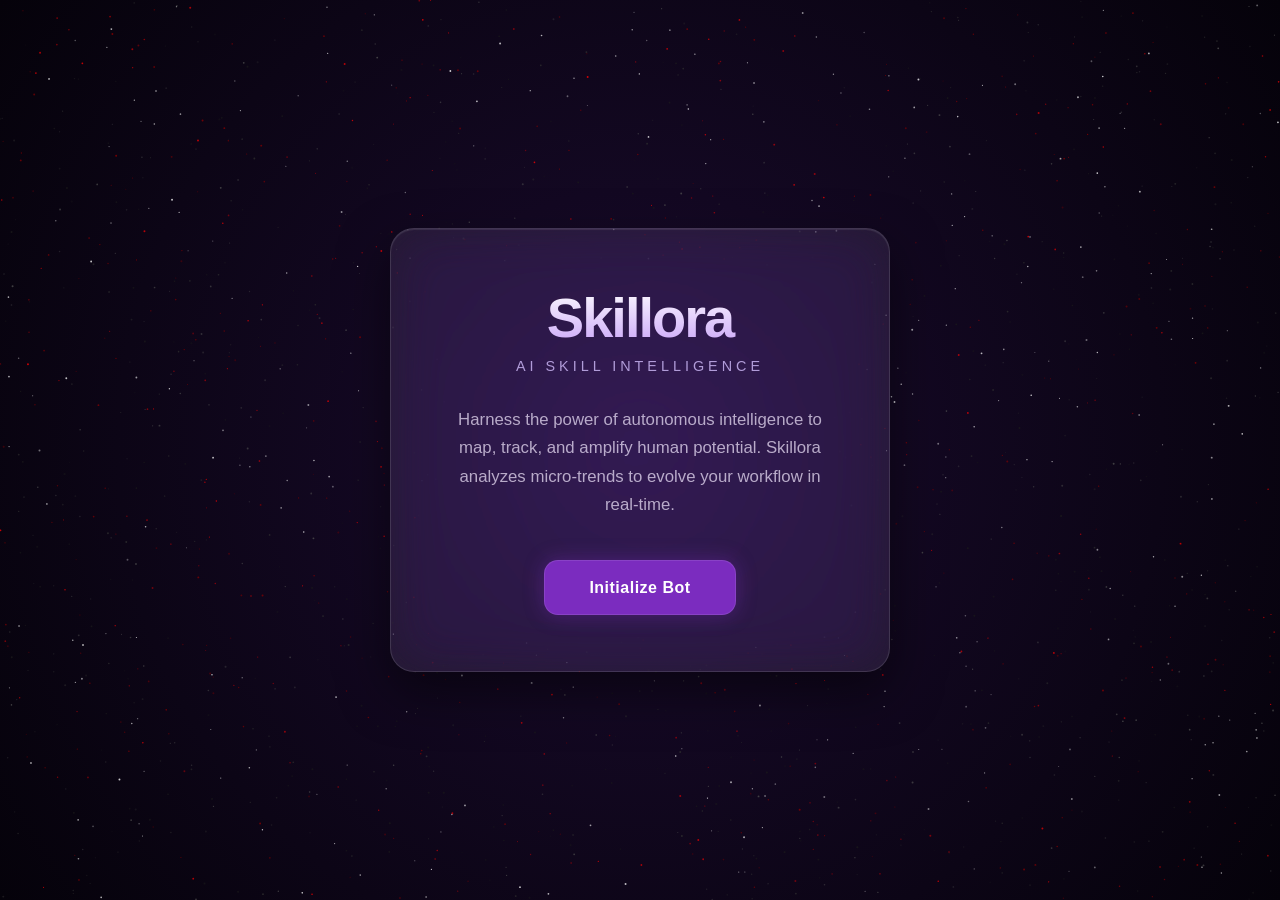
==== FrontEnd/index.html @ c9b65df9 "Project Restructured & Cleaned" ====
<!DOCTYPE html>
<html lang="en">

<head>
    <meta charset="UTF-8">
    <meta name="viewport" content="width=device-width, initial-scale=1.0">
    <title>Skillora | AI Skill Intelligence</title>
    <link rel="stylesheet" href="style.css">
</head>

<body>

    <canvas id="particleCanvas"></canvas>

    <main class="glass-container">
        <header>
            <h1>Skillora</h1>
            <h2>AI Skill Intelligence</h2>
        </header>

        <section class="content">
            <p>
                Harness the power of autonomous intelligence to map, track, and amplify human potential.
                Skillora analyzes micro-trends to evolve your workflow in real-time.
            </p>
            <a href="#" class="cta-button">Initialize Bot</a>
        </section>
    </main>

    <script src="script.js"></script>
</body>

</html>
---- FrontEnd/style.css ----
:root {
    --bg-deep: #05020a;
    --accent-purple: #7b2cbf;
    --glow-purple: #9d4edd;
    --text-main: #f3eaff;
    --glass-bg: rgba(255, 255, 255, 0.08);
    --glass-border: rgba(255, 255, 255, 0.12);
}

* {
    margin: 0;
    padding: 0;
    box-sizing: border-box;
    font-family: -apple-system, BlinkMacSystemFont, "Segoe UI", Roboto, Helvetica, Arial, sans-serif;
}

body,
html {
    width: 100%;
    height: 100%;
    overflow: hidden;
    background-color: var(--bg-deep);
    display: flex;
    justify-content: center;
    align-items: center;
}

/* Background Canvas */
#particleCanvas {
    position: absolute;
    top: 0;
    left: 0;
    width: 100%;
    height: 100%;
    z-index: 1;
    background: radial-gradient(circle at center, #1a0b2e 0%, #05020a 100%);
}

/* Frosted Glass Layer */
.glass-container {
    position: relative;
    z-index: 10;
    width: 90%;
    max-width: 500px;
    padding: 3.5rem;
    background: var(--glass-bg);
    backdrop-filter: blur(25px) saturate(180%);
    -webkit-backdrop-filter: blur(25px) saturate(180%);
    border-radius: 24px;
    border: 1px solid var(--glass-border);
    text-align: center;
    box-shadow: 0 20px 50px rgba(0, 0, 0, 0.5),
        inset 0 1px 1px rgba(255, 255, 255, 0.1);
    transition: transform 0.6s cubic-bezier(0.2, 0.8, 0.2, 1),
        box-shadow 0.6s cubic-bezier(0.2, 0.8, 0.2, 1);
    color: var(--text-main);
    user-select: none;
}

h1 {
    font-size: 3.5rem;
    font-weight: 800;
    letter-spacing: -2px;
    margin-bottom: 0.5rem;
    background: linear-gradient(to bottom, #ffffff, #c8a2f8);
    -webkit-background-clip: text;
    -webkit-text-fill-color: transparent;
}

h2 {
    font-size: 0.9rem;
    font-weight: 400;
    color: #b19cd9;
    margin-bottom: 2rem;
    text-transform: uppercase;
    letter-spacing: 4px;
}

p {
    line-height: 1.7;
    color: rgba(243, 234, 255, 0.7);
    margin-bottom: 2.5rem;
    font-size: 1.05rem;
}

/* Primary CTA */
.cta-button {
    display: inline-block;
    padding: 1.1rem 2.8rem;
    background: var(--accent-purple);
    color: white;
    text-decoration: none;
    border-radius: 14px;
    font-weight: 600;
    letter-spacing: 0.5px;
    transition: all 0.3s ease;
    box-shadow: 0 0 20px rgba(123, 44, 191, 0.4);
    border: 1px solid rgba(255, 255, 255, 0.1);
}

.cta-button:hover {
    background: var(--glow-purple);
    box-shadow: 0 0 40px rgba(157, 78, 221, 0.8);
    transform: scale(1.05);
}
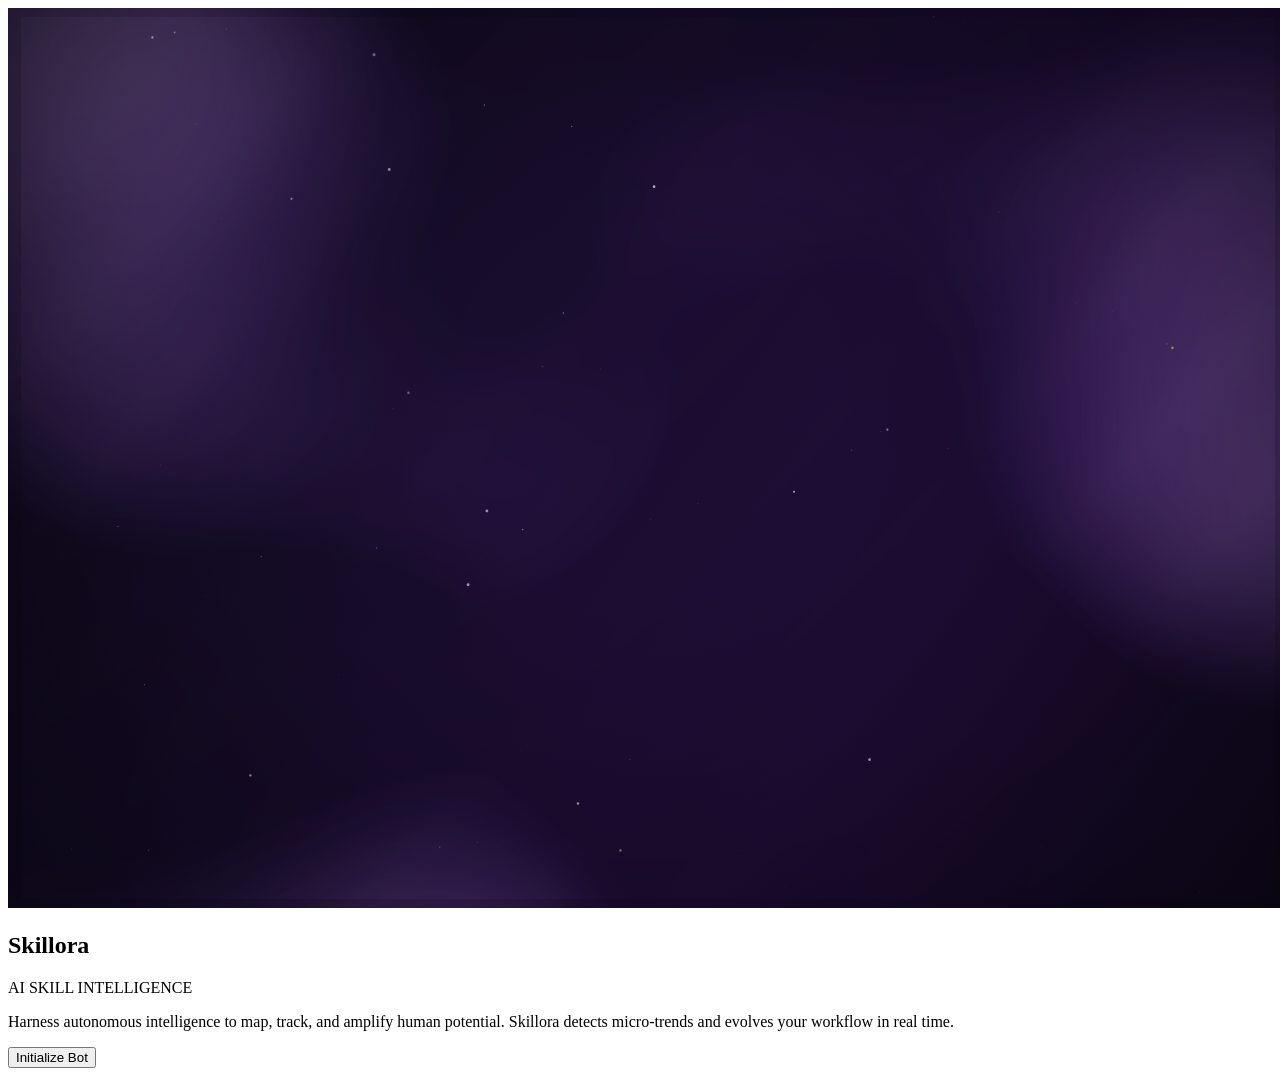
==== commit 3bf3d95a: "Rule based Skills Extraction" ====
--- a/FrontEnd/index.html
+++ b/FrontEnd/index.html
@@ -1,29 +1,41 @@
-<!DOCTYPE html>
+<!-- index.html -->
+<!doctype html>
 <html lang="en">
 
 <head>
-    <meta charset="UTF-8">
-    <meta name="viewport" content="width=device-width, initial-scale=1.0">
-    <title>Skillora | AI Skill Intelligence</title>
-    <link rel="stylesheet" href="style.css">
+    <meta charset="utf-8" />
+    <meta name="viewport" content="width=device-width,initial-scale=1" />
+    <meta name="theme-color" content="#0b0714" />
+    <title>Skillora • AI Skill Intelligence</title>
+    <link rel="stylesheet" href="styles.css" />
 </head>
 
 <body>
+    <!-- Interactive procedural background -->
+    <canvas id="bgfx" aria-hidden="true"></canvas>
 
-    <canvas id="particleCanvas"></canvas>
+    <main class="stage">
+        <section class="glass-card" id="glassCard">
+            <header class="hero">
+                <h1 class="brand">Skillora</h1>
+                <p class="kicker">AI SKILL INTELLIGENCE</p>
+            </header>
 
-    <main class="glass-container">
-        <header>
-            <h1>Skillora</h1>
-            <h2>AI Skill Intelligence</h2>
-        </header>
+            <p class="copy">
+                Harness autonomous intelligence to map, track, and amplify human potential.
+                Skillora detects micro-trends and evolves your workflow in real time.
+            </p>
 
-        <section class="content">
-            <p>
-                Harness the power of autonomous intelligence to map, track, and amplify human potential.
-                Skillora analyzes micro-trends to evolve your workflow in real-time.
-            </p>
-            <a href="#" class="cta-button">Initialize Bot</a>
+            <div class="actions">
+                <button class="btn btn-primary" id="ctaBtn" type="button">
+                    Initialize Bot
+                    <span class="btn-glow" aria-hidden="true"></span>
+                </button>
+            </div>
+
+            <div class="micro" aria-hidden="true">
+                <span class="dot"></span><span class="dot"></span><span class="dot"></span>
+            </div>
         </section>
     </main>
 
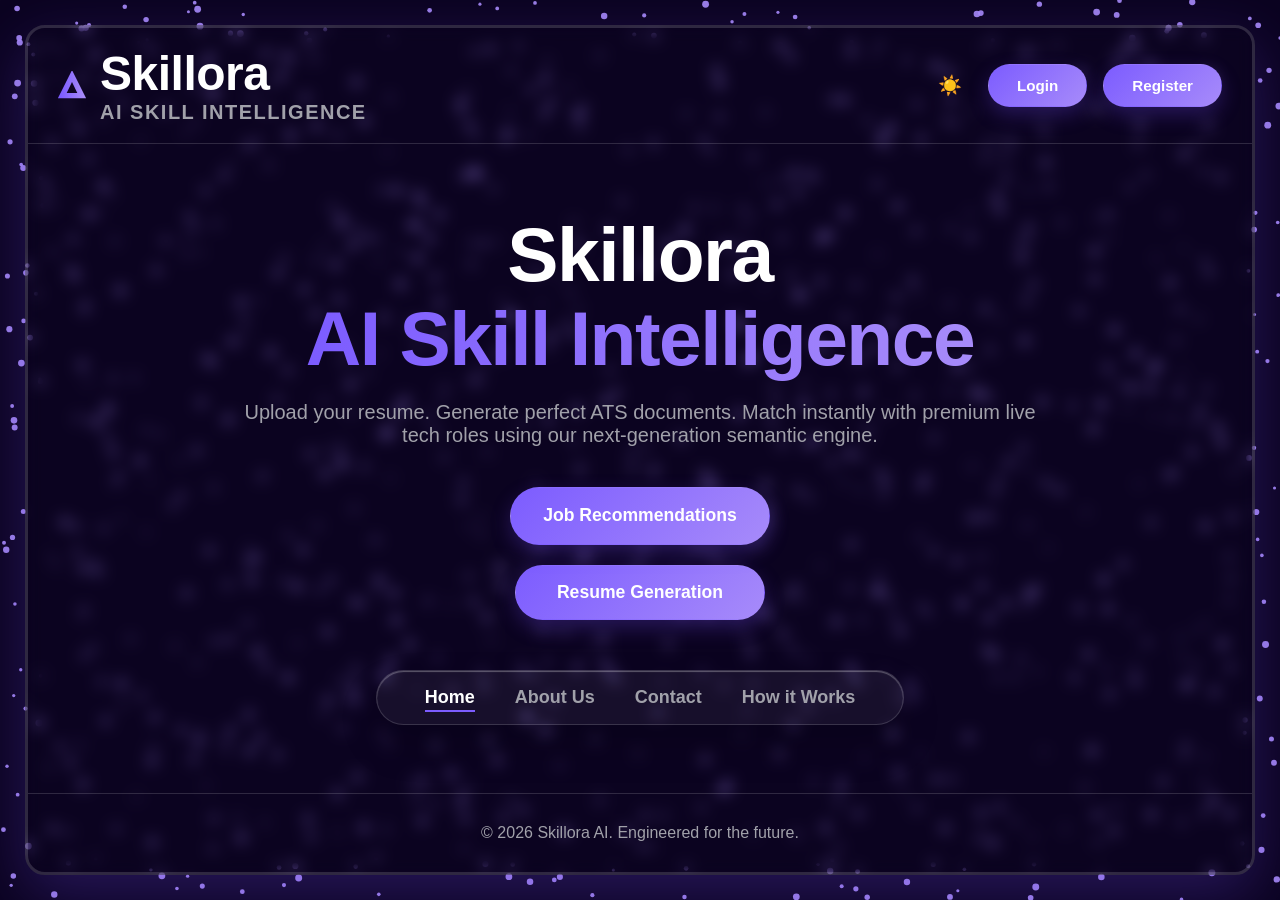
==== commit 9912c0bc: "First Version of Skillora" ====
--- a/FrontEnd/index.html
+++ b/FrontEnd/index.html
@@ -1,43 +1,99 @@
-<!-- index.html -->
-<!doctype html>
-<html lang="en">
+<!DOCTYPE html>
+<html lang="en" data-theme="dark">
 
 <head>
-    <meta charset="utf-8" />
-    <meta name="viewport" content="width=device-width,initial-scale=1" />
-    <meta name="theme-color" content="#0b0714" />
-    <title>Skillora • AI Skill Intelligence</title>
-    <link rel="stylesheet" href="styles.css" />
+    <meta charset="UTF-8">
+    <meta name="viewport" content="width=device-width, initial-scale=1.0">
+    <title>Skillora | AI Career Architect</title>
+    <link rel="stylesheet" href="style.css">
 </head>
 
 <body>
-    <!-- Interactive procedural background -->
-    <canvas id="bgfx" aria-hidden="true"></canvas>
 
-    <main class="stage">
-        <section class="glass-card" id="glassCard">
-            <header class="hero">
-                <h1 class="brand">Skillora</h1>
-                <p class="kicker">AI SKILL INTELLIGENCE</p>
-            </header>
+    <div class="layer-1-bg"></div>
+    <div class="layer-2-stars"></div>
+    <canvas id="morphic-canvas"></canvas>
 
-            <p class="copy">
-                Harness autonomous intelligence to map, track, and amplify human potential.
-                Skillora detects micro-trends and evolves your workflow in real time.
-            </p>
+    <div class="app-wrapper">
+        <div class="glass-container">
 
-            <div class="actions">
-                <button class="btn btn-primary" id="ctaBtn" type="button">
-                    Initialize Bot
-                    <span class="btn-glow" aria-hidden="true"></span>
-                </button>
-            </div>
+            <nav>
+                <div class="brand-group">
+                    <svg width="28" height="28" viewBox="0 0 24 24" fill="none" stroke="url(#purple-grad)"
+                        stroke-width="2.5">
+                        <linearGradient id="purple-grad">
+                            <stop offset="0%" stop-color="#7c5cff" />
+                            <stop offset="100%" stop-color="#a78bfa" />
+                        </linearGradient>
+                        <path d="M12 2L2 22h20L12 2zm0 4.5l6.5 13.5H5.5L12 6.5z" />
+                    </svg>
+                    <div class="brand-text">
+                        <span class="brand-title">Skillora</span>
+                        <span class="brand-tagline">AI Skill Intelligence</span>
+                    </div>
+                </div>
 
-            <div class="micro" aria-hidden="true">
-                <span class="dot"></span><span class="dot"></span><span class="dot"></span>
-            </div>
-        </section>
-    </main>
+                <div class="nav-actions">
+                    <button id="theme-toggle" class="theme-toggle">☀️</button>
+                    <a href="#" class="btn btn-primary">Login</a>
+                    <a href="#" class="btn btn-primary">Register</a>
+                </div>
+            </nav>
+
+            <main>
+                <section class="hero">
+
+                    <div class="hero-text" id="hero-text">
+                        <h1>Skillora <br><span class="gradient-text">AI Skill Intelligence</span></h1>
+                        <p>Upload your resume. Generate perfect ATS documents. Match instantly with premium live tech
+                            roles using our next-generation semantic engine.</p>
+                    </div>
+
+                    <div class="hero-ctas"
+                        style="position: relative; width: 100%; display: flex; flex-direction: column; align-items: center; gap: 20px;">
+
+                        <div class="job-card" id="job-card" onclick="expandJobCard()">
+                            <span class="job-card-title">Job Recommendations</span>
+
+                            <div class="job-upload-ui">
+                                <h3 class="gradient-text" style="font-size: 1.5rem; margin-bottom: 10px;">Semantic Match
+                                    Engine</h3>
+                                <p style="color: var(--text-muted); font-size: 0.9rem; margin-bottom: 20px;">Drag and
+                                    drop your PDF resume to initiate extraction.</p>
+
+                                <div class="drop-zone" id="drop-zone" onclick="document.getElementById('resume-upload').click()" style="width: 100%; border: 2px dashed var(--glass-border); border-radius: 12px; padding: 30px; background: rgba(0,0,0,0.1); cursor: pointer; transition: all 0.3s; position: relative;">
+                  <span id="drop-zone-text">Click to Upload PDF Document</span>
+
+                  <input type="file" id="resume-upload" accept=".pdf" style="display: none;" onchange="handleFileUpload(event)">
+
+                  <div id="scan-line" style="display: none; position: absolute; top: 0; left: 0; width: 100%; height: 2px; background: var(--accent-1); box-shadow: 0 0 10px var(--accent-1); transition: top 1s linear;"></div>
+                </div>
+
+                                <button class="btn btn-outline"
+                                    style="margin-top: 20px; padding: 8px 20px; min-width: 100px; font-size: 0.85rem;"
+                                    onclick="closeJobCard(event)">Cancel</button>
+                            </div>
+                        </div>
+
+                        <a href="#" class="btn btn-primary btn-resume" id="btn-resume"
+                            style="padding: 16px 32px; font-size: 1.1rem; min-width: 250px;" onclick="redirectToTelegramResume()">
+                            Resume Generation
+                        </a>
+                    </div>
+                </section>
+
+                <div class="bottom-ribbon">
+                    <a href="index.html" class="active">Home</a>
+                    <a href="about.html">About Us</a>
+                    <a href="contact.html">Contact</a>
+                    <a href="how-it-works.html">How it Works</a>
+                </div>
+            </main>
+
+            <footer>&copy; 2026 Skillora AI. Engineered for the future.</footer>
+
+        </div>
+    </div>
 
     <script src="script.js"></script>
 </body>
--- a/FrontEnd/style.css
+++ b/FrontEnd/style.css
@@ -0,0 +1,652 @@
+/* =========================================
+   1. THEME VARIABLES (Dark & Light Mode)
+   ========================================= */
+:root {
+    --bg-1: #0b0320;
+    --bg-2: #16073a;
+    --bg-3: #1e0d4f;
+    --text-main: #ffffff;
+    --text-muted: #a1a1aa;
+
+    --glass-bg: transparent;
+    --glass-border: rgba(255, 255, 255, 0.15);
+    --glass-shadow: rgba(120, 80, 255, 0.25);
+    --card-bg: rgba(255, 255, 255, 0.03);
+
+    --accent-1: #7c5cff;
+    --accent-2: #a78bfa;
+}
+
+[data-theme="light"] {
+    --bg-1: #e6dcfc;
+    --bg-2: #f3ecff;
+    --bg-3: #e4d8fb;
+
+    --text-main: #1d1d1f;
+    --text-muted: #6b6b7b;
+
+    --glass-bg: transparent;
+    --glass-border: rgba(255, 255, 255, 0.5);
+    --glass-shadow: rgba(120, 80, 255, 0.08);
+    --card-bg: rgba(255, 255, 255, 0.15);
+
+    --accent-1: #5b3ce4;
+    --accent-2: #8b6bed;
+}
+
+/* =========================================
+   2. RESET & TYPOGRAPHY
+   ========================================= */
+* {
+    margin: 0;
+    padding: 0;
+    box-sizing: border-box;
+}
+
+body {
+    font-family: -apple-system, BlinkMacSystemFont, "Segoe UI", Roboto, Helvetica, Arial, sans-serif;
+    color: var(--text-main);
+    height: 100vh;
+    width: 100vw;
+    overflow: hidden;
+    transition: color 0.5s ease;
+    background-color: #000;
+}
+
+a {
+    text-decoration: none;
+    color: inherit;
+}
+
+/* =========================================
+   3. LAYERED BACKGROUND SYSTEM
+   ========================================= */
+.layer-1-bg {
+    position: fixed;
+    top: 0;
+    left: 0;
+    width: 100vw;
+    height: 100vh;
+    background: linear-gradient(135deg, var(--bg-1) 0%, var(--bg-2) 50%, var(--bg-3) 100%);
+    z-index: 1;
+    transition: background 0.5s ease;
+}
+
+.layer-2-stars {
+    position: fixed;
+    top: 0;
+    left: 0;
+    width: 100vw;
+    height: 100vh;
+    background-image: radial-gradient(var(--text-muted) 1px, transparent 1px);
+    background-size: 80px 80px;
+    opacity: 0.1;
+    z-index: 2;
+}
+
+#morphic-canvas {
+    position: fixed;
+    top: 0;
+    left: 0;
+    width: 100vw;
+    height: 100vh;
+    z-index: 3;
+    pointer-events: none;
+}
+
+/* =========================================
+   4. GLASSMORPHISM LAYOUT
+   ========================================= */
+.app-wrapper {
+    position: relative;
+    z-index: 10;
+    height: 100vh;
+    width: 100vw;
+    padding: 25px;
+    display: flex;
+    perspective: 1500px;
+    /* Creates the 3D camera depth */
+}
+
+.glass-container {
+    width: 100%;
+    height: 100%;
+    background: var(--glass-bg);
+    backdrop-filter: blur(8px);
+    -webkit-backdrop-filter: blur(8px);
+    border: 3px solid var(--glass-border);
+    border-radius: 20px;
+    box-shadow: 0 20px 60px var(--glass-shadow);
+    display: flex;
+    flex-direction: column;
+    overflow-y: auto;
+    overflow-x: hidden;
+
+    /* REMOVED 'transform' from transition to stop it from fighting JavaScript */
+    transition: background 0.5s ease, border-color 0.5s ease, box-shadow 0.5s ease;
+
+    /* Hardware Acceleration Flags */
+    transform-style: preserve-3d;
+    will-change: transform;
+    -webkit-backface-visibility: hidden;
+    backface-visibility: hidden;
+    transform: translateZ(0);
+    /* Forces the GPU to handle this layer */
+}
+
+.glass-container::-webkit-scrollbar {
+    width: 6px;
+}
+
+.glass-container::-webkit-scrollbar-thumb {
+    background: var(--accent-2);
+    border-radius: 10px;
+}
+
+.glass-container::-webkit-scrollbar-track {
+    background: transparent;
+}
+
+/* =========================================
+   5. NAVIGATION
+   ========================================= */
+nav {
+    display: flex;
+    justify-content: space-between;
+    align-items: center;
+    padding: 20px 30px;
+    border-bottom: 1px solid var(--glass-border);
+    flex-shrink: 0;
+}
+
+/* New Brand & Tagline Layout */
+.brand-group {
+    display: flex;
+    align-items: center;
+    gap: 14px;
+}
+
+.brand-text {
+    display: flex;
+    flex-direction: column;
+    line-height: 1.1;
+}
+
+.brand-title {
+    font-size: 3rem;
+    font-weight: 800;
+    letter-spacing: -0.5px;
+    color: var(--text-main);
+}
+
+.brand-tagline {
+    font-size: 1.25rem;
+    font-weight: 600;
+    letter-spacing: 1.5px;
+    text-transform: uppercase;
+    color: var(--text-muted);
+}
+
+.nav-actions {
+    display: flex;
+    gap: 16px;
+    align-items: center;
+}
+
+.theme-toggle {
+    background: none;
+    border: none;
+    color: var(--text-main);
+    cursor: pointer;
+    font-size: 1.2rem;
+    transition: transform 0.3s;
+    margin-right: 10px;
+}
+
+.theme-toggle:hover {
+    transform: scale(1.1);
+}
+
+/* =========================================
+   6. UI COMPONENTS
+   ========================================= */
+.btn {
+    padding: 12px 28px;
+    border-radius: 100px;
+    font-weight: 600;
+    font-size: 0.95rem;
+    cursor: pointer;
+    transition: all 0.4s cubic-bezier(0.2, 0.8, 0.2, 1);
+    border: 1px solid var(--glass-border);
+    text-align: center;
+}
+
+.btn-primary {
+    background: linear-gradient(135deg, var(--accent-1), var(--accent-2));
+    color: #fff;
+    border-color: transparent;
+    box-shadow: 0 8px 20px var(--glass-shadow);
+}
+
+.btn-primary:hover {
+    transform: translateY(-2px);
+    box-shadow: 0 12px 25px var(--glass-shadow);
+    filter: brightness(1.1);
+}
+
+/* Force identical sizes for both Login and Register */
+.btn-outline {
+    background: transparent;
+    color: var(--text-main);
+    min-width: 125px;
+}
+
+.btn-outline:hover {
+    background: var(--card-bg);
+    border-color: var(--accent-1);
+    transform: translateY(-2px);
+    box-shadow: 0 8px 20px var(--glass-shadow);
+}
+
+.gradient-text {
+    background: linear-gradient(to right, var(--accent-1), var(--accent-2));
+    -webkit-background-clip: text;
+    -webkit-text-fill-color: transparent;
+}
+
+.glass-card {
+    background: var(--card-bg);
+    border: 1px solid var(--glass-border);
+    border-radius: 20px;
+    padding: 30px;
+    transition: all 0.4s ease;
+    position: relative;
+    overflow: hidden;
+}
+
+.glass-card:hover {
+    transform: translateY(-5px);
+    border-color: var(--accent-1);
+    box-shadow: 0 10px 30px var(--glass-shadow);
+}
+
+/* =========================================
+   7. PAGE LAYOUTS
+   ========================================= */
+main {
+    flex: 1;
+    padding: clamp(20px, 5vw, 40px);
+    display: flex;
+    flex-direction: column;
+    justify-content: center;
+}
+
+.hero {
+    display: flex;
+    flex-direction: column;
+    align-items: center;
+    text-align: center;
+    max-width: 800px;
+    margin: 0 auto 50px auto;
+}
+
+.hero h1 {
+    font-size: clamp(3rem, 6vw, 5.5rem);
+    font-weight: 800;
+    letter-spacing: -1.5px;
+    line-height: 1.1;
+    margin-bottom: 20px;
+}
+
+.hero p {
+    font-size: clamp(1.1rem, 2vw, 1.25rem);
+    color: var(--text-muted);
+    margin-bottom: 40px;
+}
+
+.hero-ctas {
+    display: flex;
+    gap: 20px;
+    justify-content: center;
+}
+
+/* About Page Grids */
+.about-grid {
+    display: grid;
+    grid-template-columns: repeat(auto-fit, minmax(350px, 1fr));
+    gap: 40px;
+    margin-bottom: 60px;
+}
+
+.team-grid {
+    display: grid;
+    grid-template-columns: repeat(3, 1fr);
+    gap: 30px;
+    margin-top: 20px;
+}
+
+.team-member {
+    text-align: center;
+}
+
+.team-member .avatar {
+    width: 90px;
+    height: 90px;
+    border-radius: 50%;
+    background: linear-gradient(135deg, var(--bg-3), var(--accent-1));
+    margin: 0 auto 15px;
+    border: 2px solid var(--glass-border);
+}
+
+.team-member h3 {
+    font-size: 1.3rem;
+    margin-bottom: 5px;
+}
+
+.team-member .role {
+    color: var(--accent-1);
+    font-size: 0.9rem;
+    margin-bottom: 10px;
+    font-weight: 600;
+}
+
+.mentor-card {
+    display: flex;
+    align-items: center;
+    gap: 30px;
+    margin-top: 20px;
+}
+
+.mentor-card .avatar {
+    width: 100px;
+    height: 100px;
+    border-radius: 50%;
+    background: linear-gradient(135deg, var(--accent-1), var(--accent-2));
+    border: 2px solid var(--glass-border);
+    flex-shrink: 0;
+}
+
+/* Contact Link Cards */
+.contact-links {
+    display: flex;
+    flex-direction: column;
+    gap: 16px;
+    width: 100%;
+    max-width: 350px;
+    margin-top: 40px;
+}
+
+.contact-links a {
+    display: flex;
+    align-items: center;
+    justify-content: center;
+    gap: 15px;
+    padding: 18px;
+    background: var(--card-bg);
+    border: 1px solid var(--glass-border);
+    border-radius: 12px;
+    transition: all 0.3s ease;
+    font-weight: 600;
+    font-size: 1.05rem;
+}
+
+.contact-links a:hover {
+    border-color: var(--accent-1);
+    transform: scale(1.02);
+    box-shadow: 0 10px 30px var(--glass-shadow);
+}
+
+.contact-links svg {
+    color: var(--accent-1);
+}
+
+/* Workflow Grid */
+.workflow-grid {
+    display: grid;
+    grid-template-columns: repeat(auto-fit, minmax(300px, 1fr));
+    gap: 30px;
+    margin-top: 40px;
+    max-width: 1000px;
+    margin-left: auto;
+    margin-right: auto;
+}
+
+.workflow-step {
+    display: flex;
+    gap: 20px;
+    align-items: flex-start;
+}
+
+.step-number {
+    width: 50px;
+    height: 50px;
+    border-radius: 12px;
+    background: linear-gradient(135deg, var(--accent-1), var(--accent-2));
+    color: white;
+    display: flex;
+    align-items: center;
+    justify-content: center;
+    font-weight: 800;
+    font-size: 1.2rem;
+    flex-shrink: 0;
+    box-shadow: 0 4px 15px var(--glass-shadow);
+}
+
+/* =========================================
+   8. THE APPLE LIQUID GLASS DROP RIBBON
+   ========================================= */
+.bottom-ribbon {
+    display: flex;
+    justify-content: center;
+    align-items: center;
+    gap: 40px;
+    padding: 16px 48px;
+    margin: 0 auto;
+    border-radius: 100px;
+
+    /* Liquid Physics: High blur + 200% color saturation */
+    background: rgba(255, 255, 255, 0.05);
+    backdrop-filter: blur(40px) saturate(200%);
+    -webkit-backdrop-filter: blur(40px) saturate(200%);
+
+    /* The 3D Liquid Edge: Outer drop shadow + Inner white light reflection */
+    border: 1px solid rgba(255, 255, 255, 0.15);
+    box-shadow:
+        0 20px 40px rgba(0, 0, 0, 0.15),
+        inset 0 1px 1px rgba(255, 255, 255, 0.3);
+
+    transition: all 0.4s cubic-bezier(0.2, 0.8, 0.2, 1);
+}
+
+/* Light Mode specific liquid settings (like iOS) */
+[data-theme="light"] .bottom-ribbon {
+    background: rgba(255, 255, 255, 0.4);
+    border: 1px solid rgba(255, 255, 255, 0.6);
+    box-shadow:
+        0 20px 40px rgba(120, 80, 255, 0.05),
+        inset 0 1px 2px rgba(255, 255, 255, 0.9);
+}
+
+.bottom-ribbon:hover {
+    transform: translateY(-4px) scale(1.02);
+    box-shadow:
+        0 25px 50px rgba(0, 0, 0, 0.2),
+        inset 0 1px 1px rgba(255, 255, 255, 0.5);
+    border-color: rgba(124, 92, 255, 0.5);
+}
+
+.bottom-ribbon a {
+    font-weight: 600;
+    font-size: 1.125rem;
+    color: var(--text-muted);
+    transition: color 0.3s ease;
+    position: relative;
+}
+
+.bottom-ribbon a:hover,
+.bottom-ribbon a.active {
+    color: var(--text-main);
+}
+
+.bottom-ribbon a::after {
+    content: '';
+    position: absolute;
+    width: 0;
+    height: 2px;
+    bottom: -4px;
+    left: 0;
+    background: var(--accent-1);
+    transition: width 0.3s cubic-bezier(0.2, 0.8, 0.2, 1);
+}
+
+.bottom-ribbon a:hover::after,
+.bottom-ribbon a.active::after {
+    width: 100%;
+}
+
+/* =========================================
+   9. FOOTER & MEDIA QUERIES
+   ========================================= */
+footer {
+    width: 100%;
+    padding: 30px 20px;
+    text-align: center;
+    border-top: 1px solid var(--glass-border);
+    color: var(--text-muted);
+    font-size: 1rem;
+    flex-shrink: 0;
+    margin-top: auto;
+}
+
+/* =========================================
+   10. JOB RECOMMENDATION MODAL CHOREOGRAPHY
+   ========================================= */
+
+/* 1. Header Sliding Up */
+.hero-text {
+    transition: transform 0.6s cubic-bezier(0.4, 0, 0.2, 1), opacity 0.6s ease;
+}
+
+.hero-text.shift-up {
+    transform: translateY(-40px);
+    opacity: 0.4;
+}
+
+/* 2. Resume Button Sliding Down */
+/* 2. Resume Button Sliding Down */
+.btn-resume {
+    transition: all 0.6s cubic-bezier(0.4, 0, 0.2, 1);
+}
+
+/* When the Job Card expands, this class is added to the Resume button via JS */
+#btn-resume.shift-down {
+    transform: translateY(30px) scale(0.9);
+    /* Moves down and shrinks slightly */
+    opacity: 0.5;
+    /* Dims it so focus remains on the job results */
+    filter: blur(1px);
+    /* Optional: adds a slight depth-of-field effect */
+    pointer-events: none;
+    /* Optional: prevents clicks while the dashboard is open */
+}
+
+
+/* 3. The Morphing Job Button */
+.job-card {
+    background: linear-gradient(135deg, var(--accent-1), var(--accent-2));
+    color: #fff;
+    border-radius: 100px;
+    font-size: 1.1rem;
+    font-weight: 600;
+    cursor: pointer;
+    display: flex;
+    justify-content: center;
+    align-items: center;
+    box-shadow: 0 8px 20px var(--glass-shadow);
+    transition: all 0.6s cubic-bezier(0.4, 0, 0.2, 1);
+
+    /* Starting Dimensions (Looks like a normal button) */
+    width: 260px;
+    height: 58px;
+    overflow: hidden;
+    position: relative;
+    border: 1px solid transparent;
+}
+
+.job-card:hover {
+    transform: translateY(-2px);
+    box-shadow: 0 12px 25px var(--glass-shadow);
+}
+
+/* Expanded State (The Horizontal Card) */
+.job-card.expanded {
+    width: 100%;
+    max-width: 800px;
+    /* The horizontal width */
+    height: 250px;
+    /* Fits the dropzone */
+    border-radius: 30px;
+    background: var(--card-bg);
+    border: 1px solid var(--accent-1);
+    cursor: default;
+    box-shadow: 0 20px 50px var(--glass-shadow);
+    transform: translateY(0);
+}
+
+/* 4. Fading the Content In and Out */
+.job-card-title {
+    position: absolute;
+    transition: opacity 0.3s ease;
+    white-space: nowrap;
+}
+
+.job-card.expanded .job-card-title {
+    opacity: 0;
+    pointer-events: none;
+}
+
+.job-upload-ui {
+    opacity: 0;
+    pointer-events: none;
+    transition: opacity 0.4s ease;
+    display: flex;
+    flex-direction: column;
+    align-items: center;
+    justify-content: center;
+    width: 100%;
+    height: 100%;
+    padding: 30px;
+    text-align: center;
+}
+
+.job-card.expanded .job-upload-ui {
+    opacity: 1;
+    pointer-events: auto;
+    transition-delay: 0.3s;
+    /* Waits for the box to expand before showing text */
+}
+
+.drop-zone:hover {
+    border-color: var(--accent-1) !important;
+    background: rgba(124, 92, 255, 0.1) !important;
+}
+
+/* Mobile Responsiveness */
+@media (max-width: 900px) {
+    .team-grid {
+        grid-template-columns: 1fr;
+    }
+
+    .mentor-card {
+        flex-direction: column;
+        text-align: center;
+    }
+}
+
+@media (max-width: 768px) {
+    .bottom-ribbon {
+        gap: 20px;
+        padding: 15px 25px;
+        flex-wrap: wrap;
+    }
+}
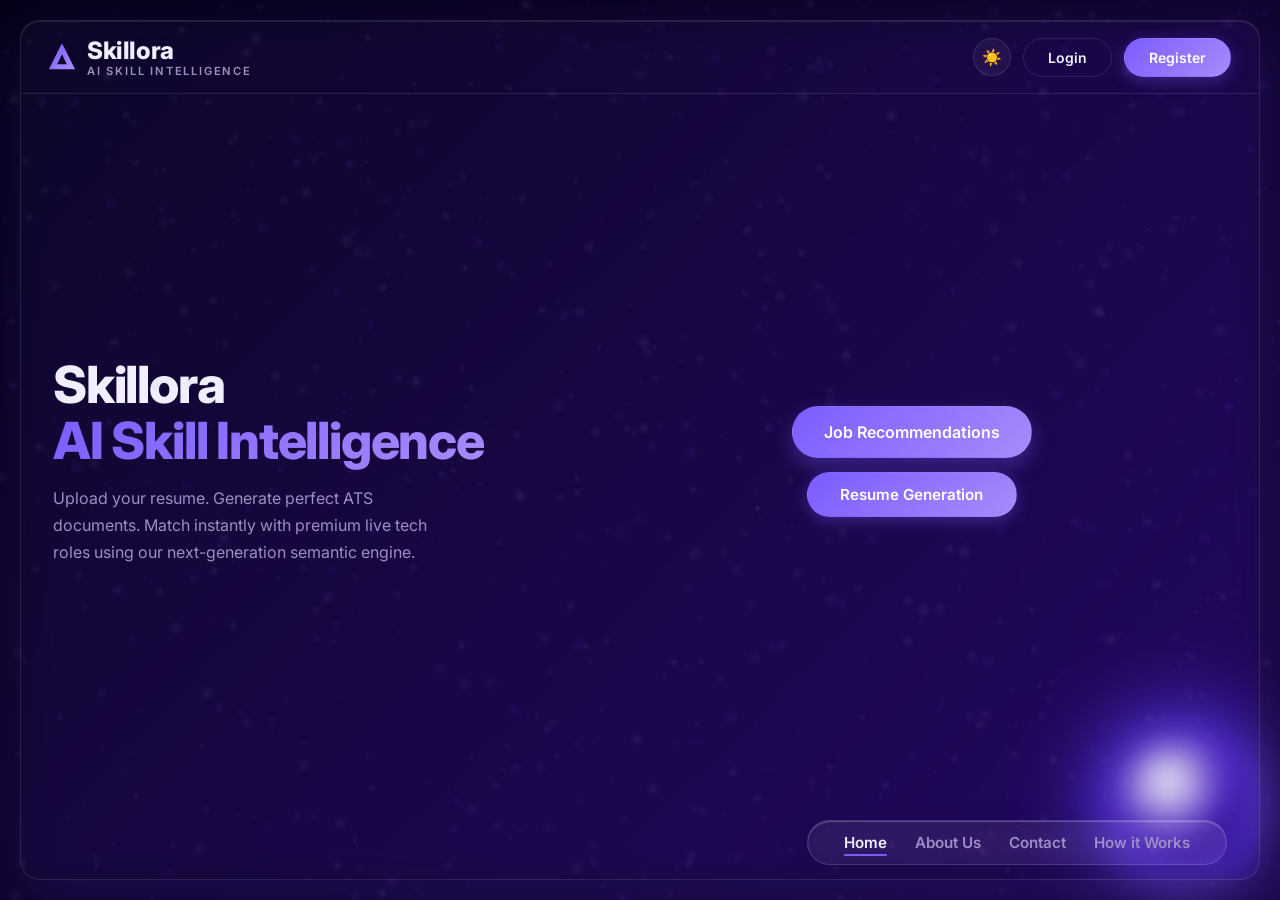
==== commit 15cdd552: "2.0 Skillora" ====
--- a/FrontEnd/index.html
+++ b/FrontEnd/index.html
@@ -1,101 +1,131 @@
-<!DOCTYPE html>
+<!doctype html>
 <html lang="en" data-theme="dark">
+  <head>
+    <meta charset="UTF-8" />
+    <meta name="viewport" content="width=device-width, initial-scale=1.0" />
+    <meta name="description" content="Skillora — AI-powered skill intelligence platform. Upload your resume, get ATS-optimised documents and match with premium tech roles instantly." />
+    <title>Skillora | AI Skill Intelligence</title>
+    <link rel="preconnect" href="https://fonts.googleapis.com" />
+    <link rel="preconnect" href="https://fonts.gstatic.com" crossorigin />
+    <link href="https://fonts.googleapis.com/css2?family=Inter:wght@400;500;600;700;800&display=swap" rel="stylesheet" />
+    <link rel="stylesheet" href="style.css" />
+  </head>
 
-<head>
-    <meta charset="UTF-8">
-    <meta name="viewport" content="width=device-width, initial-scale=1.0">
-    <title>Skillora | AI Career Architect</title>
-    <link rel="stylesheet" href="style.css">
-</head>
-
-<body>
-
+  <body>
     <div class="layer-1-bg"></div>
     <div class="layer-2-stars"></div>
+    <div id="celestial-orb"></div>
     <canvas id="morphic-canvas"></canvas>
 
     <div class="app-wrapper">
-        <div class="glass-container">
+      <div class="glass-container">
 
-            <nav>
-                <div class="brand-group">
-                    <svg width="28" height="28" viewBox="0 0 24 24" fill="none" stroke="url(#purple-grad)"
-                        stroke-width="2.5">
-                        <linearGradient id="purple-grad">
-                            <stop offset="0%" stop-color="#7c5cff" />
-                            <stop offset="100%" stop-color="#a78bfa" />
-                        </linearGradient>
-                        <path d="M12 2L2 22h20L12 2zm0 4.5l6.5 13.5H5.5L12 6.5z" />
-                    </svg>
-                    <div class="brand-text">
-                        <span class="brand-title">Skillora</span>
-                        <span class="brand-tagline">AI Skill Intelligence</span>
+        <!-- ── NAVIGATION ── -->
+        <nav>
+          <div class="brand-group">
+            <svg width="26" height="26" viewBox="0 0 24 24" fill="none"
+                 stroke="url(#purple-grad)" stroke-width="2.5">
+              <defs>
+                <linearGradient id="purple-grad" x1="0%" y1="0%" x2="100%" y2="100%">
+                  <stop offset="0%" stop-color="#7c5cff" />
+                  <stop offset="100%" stop-color="#a78bfa" />
+                </linearGradient>
+              </defs>
+              <path d="M12 2L2 22h20L12 2zm0 4.5l6.5 13.5H5.5L12 6.5z" />
+            </svg>
+            <div class="brand-text">
+              <span class="brand-title">Skillora</span>
+              <span class="brand-tagline">AI Skill Intelligence</span>
+            </div>
+          </div>
+
+          <div class="nav-actions">
+            <button id="theme-toggle" class="theme-toggle" aria-label="Toggle theme">☀️</button>
+            <a href="#" class="btn btn-outline" id="btn-login">Login</a>
+            <a href="#" class="btn btn-primary" id="btn-register">Register</a>
+          </div>
+        </nav>
+
+        <!-- ── MAIN: 2-COLUMN LAYOUT ── -->
+        <main>
+          <div class="content-row">
+
+            <!-- LEFT PANEL: Brand / Hero Text -->
+            <div class="left-panel">
+              <section class="hero">
+                <div class="hero-text" id="hero-text">
+                  <h1>Skillora<br /><span class="gradient-text">AI Skill Intelligence</span></h1>
+                  <p>
+                    Upload your resume. Generate perfect ATS documents. Match instantly with
+                    premium live tech roles using our next-generation semantic engine.
+                  </p>
+                </div>
+              </section>
+            </div>
+
+            <!-- RIGHT PANEL: Interaction -->
+            <div class="right-panel" id="right-panel">
+              <div class="hero-ctas" id="hero-ctas">
+
+                <!-- Job Recommendation Morphing Card -->
+                <div class="job-card" id="job-card" onclick="expandJobCard()">
+                  <span class="job-card-title">Job Recommendations</span>
+
+                  <div class="job-upload-ui">
+                    <h3 class="gradient-text" style="font-size:1.2rem;margin-bottom:8px">
+                      Semantic Match Engine
+                    </h3>
+                    <p style="color:var(--text-muted);font-size:0.82rem;margin-bottom:16px">
+                      Drop your PDF resume to begin extraction.
+                    </p>
+
+                    <div class="drop-zone" id="drop-zone"
+                         onclick="document.getElementById('resume-upload').click()"
+                         style="width:100%;border:2px dashed var(--glass-border);border-radius:12px;
+                                padding:20px;background:rgba(0,0,0,0.08);cursor:pointer;
+                                transition:all 0.3s;position:relative;text-align:center">
+                      <span id="drop-zone-text">Click to Upload PDF Document</span>
+                      <input type="file" id="resume-upload" accept=".pdf"
+                             style="display:none" onchange="handleFileUpload(event)" />
+                      <div id="scan-line"
+                           style="display:none;position:absolute;top:0;left:0;width:100%;height:2px;
+                                  background:var(--accent-1);box-shadow:0 0 10px var(--accent-1);
+                                  transition:top 1s linear"></div>
                     </div>
+
+                    <button class="btn btn-outline"
+                            style="margin-top:14px;padding:6px 18px;font-size:0.8rem"
+                            onclick="closeJobCard(event)">Cancel</button>
+                  </div>
                 </div>
 
-                <div class="nav-actions">
-                    <button id="theme-toggle" class="theme-toggle">☀️</button>
-                    <a href="#" class="btn btn-primary">Login</a>
-                    <a href="#" class="btn btn-primary">Register</a>
-                </div>
+                <!-- Resume Generation CTA -->
+                <a href="#" class="btn btn-primary btn-resume" id="btn-resume"
+                   style="padding:12px 32px;font-size:0.95rem;min-width:210px"
+                   onclick="redirectToTelegramResume()">
+                  Resume Generation
+                </a>
+
+              </div><!-- /.hero-ctas -->
+            </div><!-- /.right-panel -->
+
+          </div><!-- /.content-row -->
+
+          <!-- BOTTOM AREA: ribbon pushed to right -->
+          <div class="bottom-area">
+            <nav class="bottom-ribbon" aria-label="Site navigation">
+              <a href="index.html" class="active">Home</a>
+              <a href="about.html">About Us</a>
+              <a href="contact.html">Contact</a>
+              <a href="how-it-works.html">How it Works</a>
             </nav>
+          </div>
 
-            <main>
-                <section class="hero">
+        </main>
 
-                    <div class="hero-text" id="hero-text">
-                        <h1>Skillora <br><span class="gradient-text">AI Skill Intelligence</span></h1>
-                        <p>Upload your resume. Generate perfect ATS documents. Match instantly with premium live tech
-                            roles using our next-generation semantic engine.</p>
-                    </div>
-
-                    <div class="hero-ctas"
-                        style="position: relative; width: 100%; display: flex; flex-direction: column; align-items: center; gap: 20px;">
-
-                        <div class="job-card" id="job-card" onclick="expandJobCard()">
-                            <span class="job-card-title">Job Recommendations</span>
-
-                            <div class="job-upload-ui">
-                                <h3 class="gradient-text" style="font-size: 1.5rem; margin-bottom: 10px;">Semantic Match
-                                    Engine</h3>
-                                <p style="color: var(--text-muted); font-size: 0.9rem; margin-bottom: 20px;">Drag and
-                                    drop your PDF resume to initiate extraction.</p>
-
-                                <div class="drop-zone" id="drop-zone" onclick="document.getElementById('resume-upload').click()" style="width: 100%; border: 2px dashed var(--glass-border); border-radius: 12px; padding: 30px; background: rgba(0,0,0,0.1); cursor: pointer; transition: all 0.3s; position: relative;">
-                  <span id="drop-zone-text">Click to Upload PDF Document</span>
-
-                  <input type="file" id="resume-upload" accept=".pdf" style="display: none;" onchange="handleFileUpload(event)">
-
-                  <div id="scan-line" style="display: none; position: absolute; top: 0; left: 0; width: 100%; height: 2px; background: var(--accent-1); box-shadow: 0 0 10px var(--accent-1); transition: top 1s linear;"></div>
-                </div>
-
-                                <button class="btn btn-outline"
-                                    style="margin-top: 20px; padding: 8px 20px; min-width: 100px; font-size: 0.85rem;"
-                                    onclick="closeJobCard(event)">Cancel</button>
-                            </div>
-                        </div>
-
-                        <a href="#" class="btn btn-primary btn-resume" id="btn-resume"
-                            style="padding: 16px 32px; font-size: 1.1rem; min-width: 250px;" onclick="redirectToTelegramResume()">
-                            Resume Generation
-                        </a>
-                    </div>
-                </section>
-
-                <div class="bottom-ribbon">
-                    <a href="index.html" class="active">Home</a>
-                    <a href="about.html">About Us</a>
-                    <a href="contact.html">Contact</a>
-                    <a href="how-it-works.html">How it Works</a>
-                </div>
-            </main>
-
-            <footer>&copy; 2026 Skillora AI. Engineered for the future.</footer>
-
-        </div>
-    </div>
+      </div><!-- /.glass-container -->
+    </div><!-- /.app-wrapper -->
 
     <script src="script.js"></script>
-</body>
-
+  </body>
 </html>
--- a/FrontEnd/style.css
+++ b/FrontEnd/style.css
@@ -1,652 +1,1626 @@
 /* =========================================
-   1. THEME VARIABLES (Dark & Light Mode)
+   GOOGLE FONTS + RESET
+   ========================================= */
+@import url("https://fonts.googleapis.com/css2?family=Inter:wght@400;500;600;700;800&display=swap");
+
+*,
+*::before,
+*::after {
+  margin: 0;
+  padding: 0;
+  box-sizing: border-box;
+}
+
+/* =========================================
+   THEME VARIABLES
    ========================================= */
 :root {
-    --bg-1: #0b0320;
-    --bg-2: #16073a;
-    --bg-3: #1e0d4f;
-    --text-main: #ffffff;
-    --text-muted: #a1a1aa;
-
-    --glass-bg: transparent;
-    --glass-border: rgba(255, 255, 255, 0.15);
-    --glass-shadow: rgba(120, 80, 255, 0.25);
-    --card-bg: rgba(255, 255, 255, 0.03);
-
-    --accent-1: #7c5cff;
-    --accent-2: #a78bfa;
+  --bg-start: #060118;
+  --bg-end: #1a0745;
+  --text-main: #f0eeff;
+  --text-muted: #9d8ec5;
+  --glass-bg: rgba(255, 255, 255, 0.025);
+  --glass-border: rgba(255, 255, 255, 0.1);
+  --glass-shadow: rgba(100, 60, 255, 0.15);
+  --card-bg: rgba(255, 255, 255, 0.05);
+  --card-border: rgba(255, 255, 255, 0.09);
+  --accent-1: #7c5cff;
+  --accent-2: #a78bfa;
+  --accent-3: #e2ceff;
+  --accent-4: #ffffff;
+  --orb-core: #3b1f8c;
+  --orb-glow: rgba(124, 92, 255, 0.35);
+  --orb-x: calc(100vw - 160px);
+  --orb-y: calc(100vh - 160px);
 }
 
 [data-theme="light"] {
-    --bg-1: #e6dcfc;
-    --bg-2: #f3ecff;
-    --bg-3: #e4d8fb;
-
-    --text-main: #1d1d1f;
-    --text-muted: #6b6b7b;
-
-    --glass-bg: transparent;
-    --glass-border: rgba(255, 255, 255, 0.5);
-    --glass-shadow: rgba(120, 80, 255, 0.08);
-    --card-bg: rgba(255, 255, 255, 0.15);
-
-    --accent-1: #5b3ce4;
-    --accent-2: #8b6bed;
-}
-
-/* =========================================
-   2. RESET & TYPOGRAPHY
-   ========================================= */
-* {
-    margin: 0;
-    padding: 0;
-    box-sizing: border-box;
-}
-
+  --bg-start: #e8e0ff;
+  --bg-end: #f5f0ff;
+  --text-main: #1a1230;
+  --text-muted: #6b5fa5;
+  --glass-bg: rgba(255, 255, 255, 0.3);
+  --glass-border: rgba(255, 255, 255, 0.55);
+  --glass-shadow: rgba(100, 60, 255, 0.06);
+  --card-bg: rgba(255, 255, 255, 0.4);
+  --card-border: rgba(160, 140, 255, 0.28);
+  --accent-1: #6b46e8;
+  --accent-2: #9b7bf5;
+  --orb-core: #fbbf24;
+  --orb-glow: rgba(251, 191, 36, 0.4);
+  --orb-x: 60px;
+  --orb-y: 60px;
+}
+
+/* =========================================
+   BASE
+   ========================================= */
 body {
-    font-family: -apple-system, BlinkMacSystemFont, "Segoe UI", Roboto, Helvetica, Arial, sans-serif;
-    color: var(--text-main);
-    height: 100vh;
-    width: 100vw;
-    overflow: hidden;
-    transition: color 0.5s ease;
-    background-color: #000;
+  font-family:
+    "Inter",
+    -apple-system,
+    BlinkMacSystemFont,
+    sans-serif;
+  color: var(--text-main);
+  height: 100vh;
+  width: 100vw;
+  overflow: hidden;
+  background: linear-gradient(135deg, var(--bg-start), var(--bg-end));
+  transition:
+    background 0.8s ease,
+    color 0.5s ease;
 }
 
 a {
-    text-decoration: none;
-    color: inherit;
-}
-
-/* =========================================
-   3. LAYERED BACKGROUND SYSTEM
+  text-decoration: none;
+  color: inherit;
+}
+
+/* =========================================
+   BACKGROUND LAYERS
    ========================================= */
 .layer-1-bg {
-    position: fixed;
-    top: 0;
-    left: 0;
-    width: 100vw;
-    height: 100vh;
-    background: linear-gradient(135deg, var(--bg-1) 0%, var(--bg-2) 50%, var(--bg-3) 100%);
-    z-index: 1;
-    transition: background 0.5s ease;
+  position: fixed;
+  inset: 0;
+  background: linear-gradient(135deg, var(--bg-start) 0%, var(--bg-end) 100%);
+  z-index: 1;
+  transition: background 0.8s ease;
 }
 
 .layer-2-stars {
-    position: fixed;
-    top: 0;
-    left: 0;
-    width: 100vw;
-    height: 100vh;
-    background-image: radial-gradient(var(--text-muted) 1px, transparent 1px);
-    background-size: 80px 80px;
-    opacity: 0.1;
-    z-index: 2;
+  position: fixed;
+  inset: 0;
+  background-image: radial-gradient(rgba(255, 255, 255, 0.6) 1px, transparent 1px);
+  background-size: 90px 90px;
+  opacity: 0.04;
+  z-index: 2;
 }
 
 #morphic-canvas {
-    position: fixed;
-    top: 0;
-    left: 0;
-    width: 100vw;
-    height: 100vh;
-    z-index: 3;
-    pointer-events: none;
-}
-
-/* =========================================
-   4. GLASSMORPHISM LAYOUT
+  position: fixed;
+  inset: 0;
+  width: 100vw;
+  height: 100vh;
+  z-index: 20; /* Above glass container so particles are always visible */
+  pointer-events: none;
+  filter: blur(0.6px); /* final feathering pass on all orbs */
+}
+
+/* =========================================
+   CELESTIAL ORB
+   ========================================= */
+#celestial-orb {
+  position: fixed;
+  width: 120px;
+  height: 120px;
+  border-radius: 50%;
+  background: radial-gradient(
+    circle at 40% 35%,
+    white 0%,
+    var(--orb-core) 55%,
+    transparent 80%
+  );
+  box-shadow:
+    0 0 40px 20px var(--orb-glow),
+    0 0 80px 40px var(--orb-glow),
+    0 0 0 1px rgba(255, 255, 255, 0.06);
+  left: var(--orb-x);
+  top: var(--orb-y);
+  z-index: 2;
+  pointer-events: none;
+  transition:
+    left 1.2s cubic-bezier(0.4, 0, 0.2, 1),
+    top 1.2s cubic-bezier(0.4, 0, 0.2, 1),
+    background 1.2s ease,
+    box-shadow 1.2s ease;
+  will-change: left, top;
+}
+
+/* =========================================
+   LAYOUT WRAPPER
    ========================================= */
 .app-wrapper {
-    position: relative;
-    z-index: 10;
-    height: 100vh;
-    width: 100vw;
-    padding: 25px;
-    display: flex;
-    perspective: 1500px;
-    /* Creates the 3D camera depth */
+  position: relative;
+  z-index: 10;
+  height: 100vh;
+  width: 100vw;
+  padding: 20px;
+  display: flex;
+  perspective: 2000px;
 }
 
 .glass-container {
-    width: 100%;
-    height: 100%;
-    background: var(--glass-bg);
-    backdrop-filter: blur(8px);
-    -webkit-backdrop-filter: blur(8px);
-    border: 3px solid var(--glass-border);
-    border-radius: 20px;
-    box-shadow: 0 20px 60px var(--glass-shadow);
-    display: flex;
+  width: 100%;
+  height: 100%;
+  background: var(--glass-bg);
+  backdrop-filter: blur(14px) saturate(150%);
+  -webkit-backdrop-filter: blur(14px) saturate(150%);
+  border: 1px solid var(--glass-border);
+  border-radius: 20px;
+  box-shadow:
+    0 20px 60px var(--glass-shadow),
+    inset 0 1px 0 rgba(255, 255, 255, 0.1);
+  display: flex;
+  flex-direction: column;
+  overflow: hidden; /* no scroll — everything must fit viewport */
+  transition:
+    background 0.6s ease,
+    border-color 0.6s ease,
+    box-shadow 0.6s ease;
+  transform-style: preserve-3d;
+  will-change: transform;
+  transform: translateZ(0);
+}
+
+/* =========================================
+   NAVIGATION
+   ========================================= */
+nav {
+  display: flex;
+  justify-content: space-between;
+  align-items: center;
+  padding: 16px 28px;
+  border-bottom: 1px solid var(--glass-border);
+  flex-shrink: 0;
+  transition: border-color 0.5s ease;
+}
+
+.brand-group {
+  display: flex;
+  align-items: center;
+  gap: 12px;
+}
+
+.brand-text {
+  display: flex;
+  flex-direction: column;
+  line-height: 1.15;
+}
+
+.brand-title {
+  font-size: 1.5rem;
+  font-weight: 800;
+  letter-spacing: -0.4px;
+  color: var(--text-main);
+  transition: color 0.5s ease;
+}
+
+.brand-tagline {
+  font-size: 0.7rem;
+  font-weight: 600;
+  letter-spacing: 1.8px;
+  text-transform: uppercase;
+  color: var(--text-muted);
+  transition: color 0.5s ease;
+}
+
+.nav-actions {
+  display: flex;
+  gap: 12px;
+  align-items: center;
+}
+
+.theme-toggle {
+  background: var(--card-bg);
+  border: 1px solid var(--glass-border);
+  border-radius: 50%;
+  width: 38px;
+  height: 38px;
+  display: flex;
+  align-items: center;
+  justify-content: center;
+  color: var(--text-main);
+  cursor: pointer;
+  font-size: 1rem;
+  transition: all 0.3s ease;
+}
+
+.theme-toggle:hover {
+  transform: scale(1.1) rotate(15deg);
+  border-color: var(--accent-1);
+}
+
+/* =========================================
+   BUTTONS
+   ========================================= */
+.btn {
+  padding: 10px 24px;
+  border-radius: 100px;
+  font-family: "Inter", sans-serif;
+  font-weight: 600;
+  font-size: 0.875rem;
+  cursor: pointer;
+  transition: all 0.35s cubic-bezier(0.2, 0.8, 0.2, 1);
+  border: 1px solid var(--glass-border);
+  text-align: center;
+  display: inline-flex;
+  align-items: center;
+  gap: 8px;
+}
+
+.btn-primary {
+  background: linear-gradient(135deg, var(--accent-1), var(--accent-2));
+  color: #fff;
+  border-color: transparent;
+  box-shadow: 0 4px 16px rgba(124, 92, 255, 0.35);
+}
+
+.btn-primary:hover {
+  transform: translateY(-2px);
+  box-shadow: 0 8px 24px rgba(124, 92, 255, 0.45);
+  filter: brightness(1.08);
+}
+
+.btn-outline {
+  background: transparent;
+  color: var(--text-main);
+}
+
+.btn-outline:hover {
+  background: var(--card-bg);
+  border-color: var(--accent-1);
+  transform: translateY(-2px);
+  box-shadow: 0 6px 20px var(--glass-shadow);
+}
+
+/* =========================================
+   GRADIENT TEXT
+   ========================================= */
+.gradient-text {
+  background: linear-gradient(135deg, var(--accent-1), var(--accent-2));
+  -webkit-background-clip: text;
+  -webkit-text-fill-color: transparent;
+  background-clip: text;
+}
+
+/* =========================================
+   GRADIENT TEXT - LIGHT THEME
+   ========================================= */
+.gradient-text.light {
+  background: linear-gradient(135deg, var(--accent-3), var(--accent-4));
+  -webkit-background-clip: text;
+  -webkit-text-fill-color: transparent;
+  background-clip: text;
+}
+
+
+/* =========================================
+   GLASS CARD
+   ========================================= */
+.glass-card {
+  background: var(--card-bg);
+  border: 1px solid var(--card-border);
+  border-radius: 16px;
+  padding: 28px;
+  transition: all 0.35s ease;
+  position: relative;
+  overflow: hidden;
+  backdrop-filter: blur(12px);
+  -webkit-backdrop-filter: blur(12px);
+}
+
+.glass-card::before {
+  content: "";
+  position: absolute;
+  inset: 0;
+  border-radius: 16px;
+  background: linear-gradient(135deg, rgba(255, 255, 255, 0.08) 0%, transparent 60%);
+  pointer-events: none;
+}
+
+.glass-card:hover {
+  transform: translateY(-5px);
+  border-color: var(--accent-1);
+  box-shadow: 0 12px 32px var(--glass-shadow);
+}
+
+/* =========================================
+   MAIN / HERO
+   ========================================= */
+/* =========================================
+   PAGE LAYOUTS
+   ========================================= */
+main {
+  flex: 1;
+  padding: 16px clamp(16px, 2.5vw, 32px) 10px;
+  display: flex;
+  flex-direction: column;
+  min-height: 0; /* required for flex children to shrink */
+}
+
+/* 2-column split */
+.content-row {
+  flex: 1;
+  display: flex;
+  align-items: center;
+  gap: clamp(24px, 4vw, 56px);
+  min-height: 0;
+  /* overflow:visible — lets card glow/bloom bleed freely without clipping */
+  overflow: visible;
+}
+
+.left-panel {
+  width: 42%;
+  flex-shrink: 0;
+  display: flex;
+  flex-direction: column;
+  justify-content: center;
+  padding-right: 8px;
+}
+
+.right-panel {
+  flex: 1;
+  display: flex;
+  flex-direction: column;
+  align-items: center;
+  justify-content: center;
+  min-height: 0;
+  /* visible so card glow/bloom is never clipped at the panel boundary */
+  overflow: visible;
+}
+
+/* Bottom row — ribbon pushed right */
+.bottom-area {
+  display: flex;
+  justify-content: flex-end;
+  padding: 8px 0 4px;
+  flex-shrink: 0;
+}
+
+/* Hero text — left aligned */
+.hero-text {
+  transition:
+    transform 0.6s cubic-bezier(0.4, 0, 0.2, 1),
+    opacity 0.6s ease;
+}
+
+.hero {
+  display: flex;
+  flex-direction: column;
+  align-items: flex-start;
+  text-align: left;
+  max-width: none;
+  margin: 0;
+}
+
+.hero h1 {
+  font-size: clamp(1.9rem, 4vw, 3.8rem);
+  font-weight: 800;
+  letter-spacing: -1.2px;
+  line-height: 1.1;
+  margin-bottom: 16px;
+  color: var(--text-main);
+  transition: color 0.5s ease;
+}
+
+.hero p {
+  font-size: clamp(0.85rem, 1.4vw, 1rem);
+  color: var(--text-muted);
+  margin-bottom: 0;
+  line-height: 1.7;
+  max-width: 400px;
+}
+
+.hero-ctas {
+  position: relative;
+  width: 100%;
+  display: flex;
+  flex-direction: column;
+  align-items: center;
+  gap: 14px;
+}
+
+/* =========================================
+   JOB CARD MORPH BUTTON
+   ========================================= */
+.hero-text.shift-up {
+  opacity: 0.35;
+}
+
+.btn-resume {
+  transition: all 0.6s cubic-bezier(0.4, 0, 0.2, 1);
+}
+
+#btn-resume.shift-down {
+  transform: translateY(30px) scale(0.9);
+  opacity: 0.4;
+  filter: blur(1px);
+  pointer-events: none;
+}
+
+.job-card {
+  background: linear-gradient(135deg, var(--accent-1), var(--accent-2));
+  color: #fff;
+  border-radius: 100px;
+  font-size: 1rem;
+  font-weight: 600;
+  cursor: pointer;
+  display: flex;
+  justify-content: center;
+  align-items: center;
+  box-shadow: 0 8px 20px rgba(124, 92, 255, 0.35);
+  transition: all 0.6s cubic-bezier(0.4, 0, 0.2, 1);
+  width: 240px;
+  height: 52px;
+  overflow: hidden;
+  position: relative;
+  border: 1px solid transparent;
+}
+
+.job-card:hover {
+  transform: translateY(-2px);
+  box-shadow: 0 12px 28px rgba(124, 92, 255, 0.45);
+}
+
+.job-card.expanded {
+  width: 100%;
+  max-width: 760px;
+  height: 240px;
+  border-radius: 24px;
+  background: var(--card-bg);
+  border: 1px solid var(--accent-1);
+  cursor: default;
+  box-shadow: 0 20px 50px var(--glass-shadow);
+  transform: translateY(0);
+}
+
+.job-card.hidden {
+  display: none !important;
+}
+
+.job-card-title {
+  position: absolute;
+  transition: opacity 0.3s ease;
+  white-space: nowrap;
+}
+
+.job-card.expanded .job-card-title {
+  opacity: 0;
+  pointer-events: none;
+}
+
+.job-upload-ui {
+  opacity: 0;
+  pointer-events: none;
+  transition: opacity 0.4s ease;
+  display: flex;
+  flex-direction: column;
+  align-items: center;
+  justify-content: center;
+  width: 100%;
+  height: 100%;
+  padding: 24px;
+  text-align: center;
+}
+
+.job-card.expanded .job-upload-ui {
+  opacity: 1;
+  pointer-events: auto;
+  transition-delay: 0.3s;
+}
+
+.drop-zone:hover {
+  border-color: var(--accent-1) !important;
+  background: rgba(124, 92, 255, 0.08) !important;
+}
+
+/* =========================================
+   JOB RESULTS — ANTI-GRAVITY CAROUSEL
+   ========================================= */
+
+/* Wrapper that replaces hero section on results */
+#job-results-wrapper {
+  display: flex;
+  flex-direction: column;
+  align-items: center;
+  gap: 16px;
+  width: 100%;
+  /* top padding creates a clear buffer zone below the fixed header */
+  padding-top: 12px;
+  animation: wrapperFadeIn 0.6s cubic-bezier(0.16, 1, 0.3, 1) forwards;
+}
+
+@keyframes wrapperFadeIn {
+  from { opacity: 0; transform: translateY(20px) scale(0.97); }
+  to   { opacity: 1; transform: translateY(0)   scale(1);    }
+}
+
+.job-results-title {
+  font-size: 0.95rem;
+  text-align: center;
+  font-weight: 700;
+  letter-spacing: 0.5px;
+  color: var(--text-muted);
+  text-transform: uppercase;
+}
+
+/* ── CAROUSEL SCENE ──────────────────────────────── */
+.carousel-scene {
+  position: relative;
+  width: 100%;
+  /* taller scene gives scaled-up active card (1.22×) vertical room
+     so its top edge never bleeds into the header zone              */
+  height: 260px;
+  perspective: 1100px;
+  perspective-origin: 50% 55%;
+  display: flex;
+  align-items: center;
+  justify-content: center;
+  cursor: grab;
+  user-select: none;
+  -webkit-user-select: none;
+  overflow: visible;
+}
+
+.carousel-scene:active { cursor: grabbing; }
+
+/* The rotating stage — all cards live here */
+.carousel-track {
+  position: relative;
+  width: 100%;
+  height: 100%;
+  transform-style: preserve-3d;
+}
+
+/* ── INDIVIDUAL CARD ─────────────────────────────── */
+.ag-card {
+  position: absolute;
+  top: 50%;
+  left: 50%;
+  width: 280px;
+  min-height: 168px;
+  border-radius: 20px;
+  padding: 18px 20px 16px;
+  background: linear-gradient(
+    140deg,
+    rgba(20, 10, 50, 0.72),
+    rgba(40, 20, 80, 0.55)
+  );
+  backdrop-filter: blur(18px) saturate(160%);
+  -webkit-backdrop-filter: blur(18px) saturate(160%);
+  border: 1px solid rgba(124, 92, 255, 0.22);
+  box-shadow:
+    0 4px 32px rgba(0, 0, 0, 0.35),
+    inset 0 1px 0 rgba(255,255,255,0.07);
+  /* will-change set via JS to avoid layout cost */
+  pointer-events: none;         /* JS toggles this per card */
+  transform-origin: 50% 50%;
+  transform-style: preserve-3d;
+  /* NO CSS transition — JS animates via requestAnimationFrame */
+}
+
+/* Gradient shimmer overlay on each card */
+.ag-card::before {
+  content: "";
+  position: absolute;
+  inset: 0;
+  border-radius: 20px;
+  background: linear-gradient(
+    130deg,
+    rgba(255,255,255,0.06) 0%,
+    transparent 55%
+  );
+  pointer-events: none;
+}
+
+/* Active (center) card — bigger, glowing, dominant */
+.ag-card.ag-active {
+  width: 340px;               /* wider than resting 280 px */
+  min-height: 200px;
+  padding: 24px 26px 20px;   /* more breathing room */
+  border-color: rgba(124, 92, 255, 0.65);
+  box-shadow:
+    0 0 0 1px rgba(124, 92, 255, 0.4),
+    0 0 40px  8px rgba(100, 60, 255, 0.28),
+    0 0 80px 20px rgba(80,  40, 220, 0.14),
+    0 12px 48px rgba(0, 0, 0, 0.4),
+    inset 0 1px 0 rgba(255,255,255,0.12);
+  pointer-events: auto;
+}
+
+/* Neon edge line on active card */
+.ag-card.ag-active::after {
+  content: "";
+  position: absolute;
+  inset: -1px;
+  border-radius: 24px;
+  background: linear-gradient(
+    135deg,
+    rgba(124, 92, 255, 0.55),
+    rgba(56, 189, 248, 0.35),
+    rgba(167,139,250, 0.45)
+  );
+  z-index: -1;
+  filter: blur(10px);
+  pointer-events: none;
+}
+
+/* ── CARD INTERNALS ──────────────────────────────── */
+.ag-card-header {
+  display: flex;
+  justify-content: space-between;
+  align-items: flex-start;
+  gap: 10px;
+  margin-bottom: 10px;
+}
+
+.ag-card-info { flex: 1; min-width: 0; }
+
+.ag-card-title {
+  font-size: 0.93rem;
+  font-weight: 700;
+  color: #f0eeff;
+  line-height: 1.25;
+  margin-bottom: 3px;
+  white-space: nowrap;
+  overflow: hidden;
+  text-overflow: ellipsis;
+}
+
+.ag-card-company {
+  font-size: 0.72rem;
+  color: #9d8ec5;
+  font-weight: 600;
+}
+
+.ag-match-badge {
+  flex-shrink: 0;
+  background: linear-gradient(135deg, rgba(124,92,255,0.3), rgba(56,189,248,0.2));
+  color: #c4b5fd;
+  padding: 4px 9px;
+  border-radius: 8px;
+  font-weight: 800;
+  font-size: 0.7rem;
+  border: 1px solid rgba(124, 92, 255, 0.45);
+  white-space: nowrap;
+}
+
+.ag-card.ag-active .ag-match-badge {
+  font-size: 0.82rem;
+  padding: 6px 13px;
+  color: #e0d6ff;
+  box-shadow: 0 0 16px rgba(124,92,255,0.5);
+  border-color: rgba(124,92,255,0.7);
+}
+
+.ag-card-reason {
+  font-size: 0.7rem;
+  color: rgba(200,190,230,0.65);
+  font-style: italic;
+  line-height: 1.45;
+  margin: 6px 0 8px;
+  padding-left: 9px;
+  border-left: 2px solid rgba(167,139,250,0.35);
+  display: -webkit-box;
+  -webkit-line-clamp: 2;
+  -webkit-box-orient: vertical;
+  overflow: hidden;
+}
+
+.ag-card.ag-active .ag-card-title  { font-size: 1.15rem; white-space: normal; }
+.ag-card.ag-active .ag-card-company { font-size: 0.82rem; }
+.ag-card.ag-active .ag-card-reason {
+  font-size: 0.82rem;
+  -webkit-line-clamp: 3;      /* show one extra line on active card */
+  color: rgba(229,222,255,0.85);
+  border-left-color: #a78bfa;
+  border-left-width: 3px;
+}
+
+.ag-card-footer {
+  display: flex;
+  justify-content: space-between;
+  align-items: center;
+  padding-top: 8px;
+  border-top: 1px solid rgba(167,139,250,0.14);
+}
+
+.ag-card-salary {
+  font-size: 0.7rem;
+  color: #9d8ec5;
+  font-weight: 600;
+}
+
+/* Active card: bigger salary label */
+.ag-card.ag-active .ag-card-salary {
+  font-size: 0.88rem;
+  color: #c4b5fd;
+}
+
+.ag-card-apply {
+  padding: 5px 14px !important;
+  font-size: 0.7rem !important;
+  opacity: 0;
+  pointer-events: none;
+  transition: opacity 0.3s ease;
+}
+
+/* Active card: full-size Apply button */
+.ag-card.ag-active .ag-card-apply {
+  padding: 9px 22px !important;
+  font-size: 0.88rem !important;
+  opacity: 1;
+  pointer-events: auto;
+  box-shadow: 0 4px 18px rgba(124,92,255,0.4);
+}
+
+/* ── IDLE FLOAT ANIMATION (applied via JS class) ─── */
+@keyframes agFloat {
+  0%,100% { transform: var(--ag-base-transform) translateY(0px);   }
+  50%      { transform: var(--ag-base-transform) translateY(-5px);  }
+}
+
+/* ── CAROUSEL CONTROLS ───────────────────────────── */
+.ag-controls {
+  display: flex;
+  align-items: center;
+  justify-content: center;
+  gap: 16px;
+  position: relative;
+  z-index: 100;
+  /* extra clearance so controls never overlap the bottom of the carousel */
+  margin-top: 20px;
+}
+
+.ag-nav-btn {
+  width: 34px;
+  height: 34px;
+  border-radius: 50%;
+  background: rgba(124,92,255,0.10);
+  border: 1px solid rgba(124,92,255,0.30);
+  color: #c4b5fd;
+  cursor: pointer;
+  font-size: 1rem;
+  display: flex;
+  align-items: center;
+  justify-content: center;
+  transition: all 0.22s cubic-bezier(0.2,0.8,0.2,1);
+  user-select: none;
+  -webkit-user-select: none;
+}
+
+.ag-nav-btn:hover {
+  background: rgba(124,92,255,0.22);
+  border-color: rgba(124,92,255,0.6);
+  box-shadow: 0 0 16px rgba(124,92,255,0.35);
+  transform: scale(1.12);
+}
+
+.ag-nav-btn:active { transform: scale(0.96); }
+
+/* Dots indicator */
+.ag-dots {
+  display: flex;
+  gap: 6px;
+  align-items: center;
+}
+
+.ag-dot {
+  width: 5px;
+  height: 5px;
+  border-radius: 50%;
+  background: rgba(124,92,255,0.28);
+  border: 1px solid rgba(124,92,255,0.35);
+  transition: all 0.3s ease;
+  cursor: pointer;
+}
+
+.ag-dot.ag-dot-active {
+  width: 18px;
+  border-radius: 3px;
+  background: linear-gradient(90deg, #7c5cff, #38bdf8);
+  border-color: transparent;
+  box-shadow: 0 0 8px rgba(124,92,255,0.5);
+}
+
+/* Close button */
+.job-results-actions {
+  position: relative;
+  z-index: 100;
+  display: flex;
+  gap: 10px;
+  justify-content: center;
+  margin-top: 4px;
+}
+
+/* Card internals (legacy keep for email state) */
+.job-stack-card-header {
+  display: flex;
+  justify-content: space-between;
+  align-items: flex-start;
+  margin-bottom: 10px;
+  gap: 12px;
+}
+.job-stack-card-info { flex: 1; min-width: 0; }
+.job-stack-card-title {
+  font-size: 0.95rem; font-weight: 700;
+  color: var(--text-main); margin-bottom: 2px;
+  line-height: 1.25; transition: color 0.5s;
+}
+.job-stack-card-company { font-size: 0.75rem; color: var(--text-muted); font-weight: 600; }
+.job-stack-match-badge {
+  flex-shrink: 0;
+  background: linear-gradient(135deg,rgba(124,92,255,0.35),rgba(167,139,250,0.25));
+  color: #c4b5fd; padding: 5px 10px; border-radius: 8px;
+  font-weight: 800; font-size: 0.72rem;
+  border: 1px solid rgba(124,92,255,0.5);
+  box-shadow: 0 0 14px rgba(124,92,255,0.25);
+}
+.job-stack-card-reason {
+  font-size: 0.72rem; color: rgba(209,213,219,0.75);
+  font-style: italic; line-height: 1.4; margin: 8px 0;
+  padding-left: 10px; border-left: 2px solid rgba(167,139,250,0.45);
+  display: -webkit-box; -webkit-line-clamp: 2;
+  -webkit-box-orient: vertical; overflow: hidden;
+}
+.job-stack-card-footer {
+  display: flex; justify-content: space-between;
+  align-items: center; margin-top: 8px;
+  padding-top: 8px; border-top: 1px solid rgba(167,139,250,0.18);
+}
+.job-stack-salary { font-size: 0.72rem; color: var(--text-muted); font-weight: 600; }
+.job-stack-apply  { padding: 5px 14px !important; font-size: 0.72rem !important; }
+
+/* old vertical card — keep for email state */
+.job-result-body {
+  flex: 1;
+  min-width: 0;
+}
+
+.job-result-title {
+  font-size: 0.9rem;
+  font-weight: 700;
+  color: var(--text-main);
+  margin-bottom: 2px;
+  white-space: nowrap;
+  overflow: hidden;
+  text-overflow: ellipsis;
+  transition: color 0.5s ease;
+}
+
+.job-result-meta {
+  font-size: 0.75rem;
+  color: var(--text-muted);
+  margin-bottom: 4px;
+  transition: color 0.5s ease;
+}
+
+.job-result-reason {
+  font-size: 0.72rem;
+  color: var(--text-muted);
+  font-style: italic;
+  line-height: 1.4;
+  display: -webkit-box;
+  -webkit-line-clamp: 2;
+  -webkit-box-orient: vertical;
+  overflow: hidden;
+}
+
+.job-result-actions {
+  flex-shrink: 0;
+  display: flex;
+  flex-direction: column;
+  align-items: flex-end;
+  gap: 6px;
+}
+
+.job-result-salary {
+  font-size: 0.7rem;
+  color: var(--text-muted);
+  font-weight: 600;
+}
+
+.job-result-apply {
+  padding: 5px 14px !important;
+  font-size: 0.72rem !important;
+}
+
+.job-results-actions {
+  display: flex;
+  gap: 10px;
+  justify-content: center;
+  margin-top: 14px;
+  width: 100%;
+  flex-shrink: 0;
+}
+
+/* =========================================
+   BOTTOM RIBBON NAV
+   ========================================= */
+.bottom-ribbon {
+  display: flex;
+  justify-content: center;
+  align-items: center;
+  gap: 28px;
+  padding: 12px 36px;
+  margin: 0; /* right-alignment handled by .bottom-area */
+  border-radius: 90px;
+  background: rgba(255, 255, 255, 0.05);
+  backdrop-filter: blur(10px) saturate(200%);
+  -webkit-backdrop-filter: blur(30px) saturate(200%);
+  border: 1px solid rgba(255, 255, 255, 0.14);
+  box-shadow:
+    0 16px 40px rgba(0, 0, 0, 0.12),
+    inset 0 1px 1px rgba(255, 255, 255, 0.25);
+  transition: all 0.4s cubic-bezier(0.2, 0.8, 0.2, 1);
+}
+
+[data-theme="light"] .bottom-ribbon {
+  background: rgba(255, 255, 255, 0.5);
+  border: 1px solid rgba(255, 255, 255, 0.75);
+  box-shadow:
+    0 16px 40px rgba(100, 60, 255, 0.06),
+    inset 0 1px 2px rgba(255, 255, 255, 0.9);
+}
+
+.bottom-ribbon:hover {
+  transform: translateY(-3px) scale(1.01);
+  box-shadow:
+    0 22px 48px rgba(0, 0, 0, 0.18),
+    inset 0 1px 1px rgba(255, 255, 255, 0.4);
+  border-color: rgba(124, 92, 255, 0.4);
+}
+
+.bottom-ribbon a {
+  font-weight: 600;
+  font-size: 0.95rem;
+  color: var(--text-muted);
+  transition: color 0.3s ease;
+  position: relative;
+}
+
+.bottom-ribbon a:hover,
+.bottom-ribbon a.active {
+  color: var(--text-main);
+}
+
+.bottom-ribbon a::after {
+  content: "";
+  position: absolute;
+  width: 0;
+  height: 2px;
+  bottom: -4px;
+  left: 0;
+  background: var(--accent-1);
+  border-radius: 2px;
+  transition: width 0.3s cubic-bezier(0.2, 0.8, 0.2, 1);
+}
+
+.bottom-ribbon a:hover::after,
+.bottom-ribbon a.active::after {
+  width: 100%;
+}
+
+/* =========================================
+   FOOTER
+   ========================================= */
+footer {
+  display: none; /* hidden on index to preserve no-scroll; visible on other pages */
+}
+
+.page-footer {
+  width: 100%;
+  padding: 14px 20px;
+  text-align: center;
+  border-top: 1px solid var(--glass-border);
+  color: var(--text-muted);
+  font-size: 0.8rem;
+  flex-shrink: 0;
+  transition:
+    color 0.5s ease,
+    border-color 0.5s ease;
+}
+
+/* Other pages restore scrolling */
+.glass-container.page-scroll {
+  overflow-y: auto;
+  overflow-x: hidden;
+}
+
+.glass-container.page-scroll::-webkit-scrollbar {
+  width: 5px;
+}
+.glass-container.page-scroll::-webkit-scrollbar-thumb {
+  background: var(--accent-2);
+  border-radius: 10px;
+}
+.glass-container.page-scroll::-webkit-scrollbar-track {
+  background: transparent;
+}
+
+/* =========================================
+   SECONDARY PAGES — PAGE HERO HEADER
+   ========================================= */
+.page-hero {
+  text-align: center;
+  padding: 48px 0 32px;
+  position: relative;
+}
+
+.page-hero h1 {
+  font-size: clamp(2rem, 4vw, 3rem);
+  font-weight: 800;
+  letter-spacing: -1px;
+  line-height: 1.15;
+  margin-bottom: 12px;
+}
+
+.page-hero p {
+  color: var(--text-muted);
+  font-size: clamp(0.9rem, 1.4vw, 1.05rem);
+  line-height: 1.65;
+  max-width: 520px;
+  margin: 0 auto;
+}
+
+/* Soft ambient glow behind page titles */
+.page-hero::before {
+  content: "";
+  position: absolute;
+  top: 40%;
+  left: 50%;
+  translate: -50% -50%;
+  width: 420px;
+  height: 120px;
+  background: radial-gradient(ellipse, rgba(124,92,255,0.18) 0%, transparent 70%);
+  pointer-events: none;
+  filter: blur(28px);
+  z-index: 0;
+}
+
+/* =========================================
+   ABOUT PAGE
+   ========================================= */
+.about-grid {
+  display: grid;
+  grid-template-columns: repeat(auto-fit, minmax(320px, 1fr));
+  gap: 28px;
+  margin-bottom: 48px;
+}
+
+/* Floating about/mission cards */
+.about-grid .glass-card {
+  position: relative;
+  background: linear-gradient(140deg, rgba(20,10,50,0.65), rgba(40,20,80,0.48));
+  border: 1px solid rgba(124,92,255,0.2);
+  border-radius: 22px;
+  padding: 32px;
+  transition: transform 0.5s cubic-bezier(0.16,1,0.3,1),
+              box-shadow 0.5s ease,
+              border-color 0.4s ease;
+  overflow: visible;
+}
+
+.about-grid .glass-card:hover {
+  transform: translateY(-6px) scale(1.01);
+  border-color: rgba(124,92,255,0.45);
+  box-shadow:
+    0 0 0 1px rgba(124,92,255,0.25),
+    0 0 40px 6px rgba(100,60,255,0.18),
+    0 16px 48px rgba(0,0,0,0.35);
+}
+
+/* Shimmer overlay */
+.about-grid .glass-card::before {
+  content: "";
+  position: absolute;
+  inset: 0;
+  border-radius: 22px;
+  background: linear-gradient(130deg, rgba(255,255,255,0.055) 0%, transparent 55%);
+  pointer-events: none;
+}
+
+/* Section headings on about */
+.section-heading {
+  font-size: 1.6rem;
+  text-align: center;
+  margin-bottom: 10px;
+  font-weight: 800;
+  letter-spacing: -0.5px;
+  position: relative;
+}
+
+.section-heading::after {
+  content: "";
+  display: block;
+  margin: 10px auto 0;
+  width: 48px;
+  height: 3px;
+  border-radius: 99px;
+  background: linear-gradient(90deg, var(--accent-1), var(--accent-2));
+  box-shadow: 0 0 12px rgba(124,92,255,0.55);
+}
+
+/* ── TEAM GRID ───────────────────────────────────── */
+.team-grid {
+  display: grid;
+  grid-template-columns: repeat(auto-fit, minmax(240px, 1fr));
+  justify-items: center;
+  gap: 24px;
+  margin-top: 24px;
+}
+
+.team-member {
+  text-align: center;
+  width: 100%;
+  max-width: 360px;
+}
+
+/* Floating team card */
+.team-member.glass-card {
+  background: linear-gradient(140deg, rgba(20,10,50,0.6), rgba(40,20,80,0.45));
+  border: 1px solid rgba(124,92,255,0.18);
+  border-radius: 20px;
+  padding: 28px 24px;
+  transition: transform 0.5s cubic-bezier(0.16,1,0.3,1),
+              box-shadow 0.45s ease,
+              border-color 0.4s ease;
+  overflow: visible;
+}
+
+.team-member.glass-card:hover {
+  transform: translateY(-8px) scale(1.02);
+  border-color: rgba(124,92,255,0.4);
+  box-shadow:
+    0 0 35px 6px rgba(100,60,255,0.2),
+    0 16px 40px rgba(0,0,0,0.3);
+}
+
+/* Avatar with orbit glow ring */
+.team-member .avatar {
+  width: 88px;
+  height: 88px;
+  border-radius: 50%;
+  border: 2px solid rgba(124,92,255,0.35);
+  margin: 0 auto 16px;
+  background-size: cover;
+  background-position: center;
+  background-repeat: no-repeat;
+  background-color: var(--bg-end);
+  box-shadow: 0 0 0 4px rgba(124,92,255,0.08),
+              0 0 20px 4px rgba(124,92,255,0.14);
+  transition: transform 0.4s cubic-bezier(0.16,1,0.3,1),
+              box-shadow 0.4s ease,
+              border-color 0.4s ease;
+}
+
+.team-member:hover .avatar {
+  transform: scale(1.06);
+  border-color: var(--accent-1);
+  box-shadow: 0 0 0 6px rgba(124,92,255,0.12),
+              0 0 30px 8px rgba(124,92,255,0.22);
+}
+
+.team-member h3 {
+  font-size: 1.1rem;
+  font-weight: 700;
+  margin-bottom: 4px;
+}
+
+.team-member .role {
+  color: var(--accent-1);
+  font-size: 0.82rem;
+  margin-bottom: 10px;
+  font-weight: 600;
+  letter-spacing: 0.3px;
+}
+
+/* ── MENTOR CARD ─────────────────────────────────── */
+.mentor-card {
+  display: flex;
+  align-items: center;
+  gap: 28px;
+  margin-top: 20px;
+  background: linear-gradient(140deg, rgba(20,10,50,0.62), rgba(40,20,80,0.48));
+  border: 1px solid rgba(124,92,255,0.22);
+  border-radius: 22px;
+  padding: 28px 32px;
+  transition: transform 0.5s cubic-bezier(0.16,1,0.3,1),
+              box-shadow 0.45s ease;
+}
+
+.mentor-card:hover {
+  transform: translateY(-4px);
+  box-shadow: 0 0 30px 6px rgba(100,60,255,0.18),
+              0 12px 36px rgba(0,0,0,0.28);
+  border-color: rgba(124,92,255,0.38);
+}
+
+.mentor-card .avatar {
+  width: 88px;
+  height: 88px;
+  border-radius: 50%;
+  background: linear-gradient(135deg, var(--accent-1), var(--accent-2));
+  border: 2px solid rgba(124,92,255,0.4);
+  flex-shrink: 0;
+  box-shadow: 0 0 22px rgba(124,92,255,0.35);
+}
+
+/* About main override */
+.main-about {
+  max-width: 1100px;
+  margin: 0 auto;
+  width: 100%;
+  justify-content: flex-start;
+  padding-top: 0;
+}
+
+/* =========================================
+   CONTACT PAGE
+   ========================================= */
+.contact-links {
+  display: flex;
+  flex-direction: column;
+  gap: 14px;
+  width: 100%;
+  max-width: 400px;
+  margin-top: 36px;
+}
+
+/* Glassmorphic floating contact rows */
+.contact-links a {
+  display: flex;
+  align-items: center;
+  justify-content: flex-start;
+  gap: 16px;
+  padding: 18px 22px;
+  background: linear-gradient(140deg, rgba(20,10,50,0.65), rgba(40,20,80,0.5));
+  border: 1px solid rgba(124,92,255,0.18);
+  border-radius: 16px;
+  transition:
+    transform 0.45s cubic-bezier(0.16,1,0.3,1),
+    box-shadow 0.4s ease,
+    border-color 0.35s ease;
+  font-weight: 600;
+  font-size: 0.97rem;
+  backdrop-filter: blur(18px) saturate(160%);
+  -webkit-backdrop-filter: blur(18px) saturate(160%);
+  position: relative;
+  overflow: hidden;
+}
+
+/* Shimmer overlay */
+.contact-links a::before {
+  content: "";
+  position: absolute;
+  inset: 0;
+  border-radius: 16px;
+  background: linear-gradient(130deg, rgba(255,255,255,0.05) 0%, transparent 60%);
+  pointer-events: none;
+}
+
+.contact-links a:hover {
+  border-color: rgba(124,92,255,0.5);
+  transform: translateY(-5px) scale(1.01);
+  box-shadow:
+    0 0 0 1px rgba(124,92,255,0.25),
+    0 0 32px 6px rgba(100,60,255,0.18),
+    0 12px 36px rgba(0,0,0,0.3);
+}
+
+/* Icon glow */
+.contact-links svg {
+  color: var(--accent-1);
+  flex-shrink: 0;
+  filter: drop-shadow(0 0 6px rgba(124,92,255,0.55));
+  transition: filter 0.3s ease, transform 0.3s ease;
+}
+
+.contact-links a:hover svg {
+  filter: drop-shadow(0 0 10px rgba(124,92,255,0.85));
+  transform: scale(1.12);
+}
+
+/* =========================================
+   HOW IT WORKS — ANTI-GRAVITY TIMELINE
+   ========================================= */
+.timeline-container {
+  display: flex;
+  flex-wrap: nowrap;
+  gap: 0;                  /* gap handled by connector pseudo-elements */
+  overflow-x: auto;
+  padding: 24px 4px 20px;
+  width: 100%;
+  margin-top: 32px;
+  align-items: stretch;
+  scrollbar-width: thin;
+  scrollbar-color: rgba(124,92,255,0.4) transparent;
+}
+
+.timeline-container::-webkit-scrollbar { height: 4px; }
+.timeline-container::-webkit-scrollbar-thumb {
+  background: linear-gradient(90deg, var(--accent-1), var(--accent-2));
+  border-radius: 10px;
+}
+.timeline-container::-webkit-scrollbar-track {
+  background: rgba(255,255,255,0.04);
+  border-radius: 10px;
+}
+
+/* Each workflow step card */
+.workflow-step {
+  display: flex;
+  flex-direction: column;
+  gap: 16px;
+  align-items: flex-start;
+  min-width: 240px;
+  flex: 1;
+  position: relative;
+  /* Floating glass card */
+  background: linear-gradient(140deg, rgba(20,10,50,0.68), rgba(40,20,80,0.5));
+  border: 1px solid rgba(124,92,255,0.18);
+  border-radius: 22px;
+  padding: 28px 24px;
+  margin: 0 10px;
+  transition:
+    transform 0.5s cubic-bezier(0.16,1,0.3,1),
+    box-shadow 0.45s ease,
+    border-color 0.35s ease;
+  overflow: visible;
+}
+
+.workflow-step::before {
+  content: "";
+  position: absolute;
+  inset: 0;
+  border-radius: 22px;
+  background: linear-gradient(130deg, rgba(255,255,255,0.055) 0%, transparent 55%);
+  pointer-events: none;
+}
+
+.workflow-step:hover {
+  transform: translateY(-8px) scale(1.02);
+  border-color: rgba(124,92,255,0.42);
+  box-shadow:
+    0 0 0 1px rgba(124,92,255,0.25),
+    0 0 40px 8px rgba(100,60,255,0.2),
+    0 16px 48px rgba(0,0,0,0.32);
+}
+
+/* Glowing connector line between steps */
+.workflow-step + .workflow-step::after {
+  content: "";
+  position: absolute;
+  top: 36px;
+  left: -18px;
+  width: 18px;
+  height: 2px;
+  background: linear-gradient(90deg, rgba(124,92,255,0.5), rgba(56,189,248,0.5));
+  box-shadow: 0 0 8px rgba(124,92,255,0.4);
+  pointer-events: none;
+}
+
+/* Step number — pulsing glow node */
+.step-number {
+  width: 52px;
+  height: 52px;
+  border-radius: 14px;
+  background: linear-gradient(135deg, var(--accent-1), var(--accent-2));
+  color: white;
+  display: flex;
+  align-items: center;
+  justify-content: center;
+  font-weight: 800;
+  font-size: 1.15rem;
+  flex-shrink: 0;
+  position: relative;
+  box-shadow:
+    0 0 0 0 rgba(124,92,255,0.5),
+    0 6px 20px rgba(124,92,255,0.45);
+  animation: stepPulse 3s ease-in-out infinite;
+}
+
+/* Offset each step's pulse phase so they feel alive */
+.workflow-step:nth-child(1) .step-number { animation-delay: 0s;    }
+.workflow-step:nth-child(2) .step-number { animation-delay: 0.6s;  }
+.workflow-step:nth-child(3) .step-number { animation-delay: 1.2s;  }
+.workflow-step:nth-child(4) .step-number { animation-delay: 1.8s;  }
+.workflow-step:nth-child(5) .step-number { animation-delay: 2.4s;  }
+
+@keyframes stepPulse {
+  0%, 100% {
+    box-shadow: 0 0 0 0 rgba(124,92,255,0.45), 0 6px 18px rgba(124,92,255,0.4);
+  }
+  50% {
+    box-shadow: 0 0 0 10px rgba(124,92,255,0), 0 6px 28px rgba(124,92,255,0.55);
+  }
+}
+
+.step-content h3 {
+  font-size: 1.05rem;
+  font-weight: 700;
+  margin-bottom: 8px;
+}
+
+.step-content p {
+  color: var(--text-muted);
+  font-size: 0.88rem;
+  line-height: 1.65;
+}
+
+/* =========================================
+   MEDIA QUERIES
+   ========================================= */
+
+/* Collapse 2-col to 1-col on tablets */
+@media (max-width: 900px) {
+  .team-grid {
+    grid-template-columns: 1fr;
+  }
+  .mentor-card {
     flex-direction: column;
-    overflow-y: auto;
-    overflow-x: hidden;
-
-    /* REMOVED 'transform' from transition to stop it from fighting JavaScript */
-    transition: background 0.5s ease, border-color 0.5s ease, box-shadow 0.5s ease;
-
-    /* Hardware Acceleration Flags */
-    transform-style: preserve-3d;
-    will-change: transform;
-    -webkit-backface-visibility: hidden;
-    backface-visibility: hidden;
-    transform: translateZ(0);
-    /* Forces the GPU to handle this layer */
-}
-
-.glass-container::-webkit-scrollbar {
-    width: 6px;
-}
-
-.glass-container::-webkit-scrollbar-thumb {
-    background: var(--accent-2);
-    border-radius: 10px;
-}
-
-.glass-container::-webkit-scrollbar-track {
-    background: transparent;
-}
-
-/* =========================================
-   5. NAVIGATION
-   ========================================= */
-nav {
-    display: flex;
-    justify-content: space-between;
-    align-items: center;
-    padding: 20px 30px;
-    border-bottom: 1px solid var(--glass-border);
-    flex-shrink: 0;
-}
-
-/* New Brand & Tagline Layout */
-.brand-group {
-    display: flex;
-    align-items: center;
-    gap: 14px;
-}
-
-.brand-text {
-    display: flex;
-    flex-direction: column;
-    line-height: 1.1;
-}
-
-.brand-title {
-    font-size: 3rem;
-    font-weight: 800;
-    letter-spacing: -0.5px;
-    color: var(--text-main);
-}
-
-.brand-tagline {
-    font-size: 1.25rem;
-    font-weight: 600;
-    letter-spacing: 1.5px;
-    text-transform: uppercase;
-    color: var(--text-muted);
-}
-
-.nav-actions {
-    display: flex;
-    gap: 16px;
-    align-items: center;
-}
-
-.theme-toggle {
-    background: none;
-    border: none;
-    color: var(--text-main);
-    cursor: pointer;
-    font-size: 1.2rem;
-    transition: transform 0.3s;
-    margin-right: 10px;
-}
-
-.theme-toggle:hover {
-    transform: scale(1.1);
-}
-
-/* =========================================
-   6. UI COMPONENTS
-   ========================================= */
-.btn {
-    padding: 12px 28px;
-    border-radius: 100px;
-    font-weight: 600;
-    font-size: 0.95rem;
-    cursor: pointer;
-    transition: all 0.4s cubic-bezier(0.2, 0.8, 0.2, 1);
-    border: 1px solid var(--glass-border);
     text-align: center;
-}
-
-.btn-primary {
-    background: linear-gradient(135deg, var(--accent-1), var(--accent-2));
-    color: #fff;
-    border-color: transparent;
-    box-shadow: 0 8px 20px var(--glass-shadow);
-}
-
-.btn-primary:hover {
-    transform: translateY(-2px);
-    box-shadow: 0 12px 25px var(--glass-shadow);
-    filter: brightness(1.1);
-}
-
-/* Force identical sizes for both Login and Register */
-.btn-outline {
-    background: transparent;
-    color: var(--text-main);
-    min-width: 125px;
-}
-
-.btn-outline:hover {
-    background: var(--card-bg);
-    border-color: var(--accent-1);
-    transform: translateY(-2px);
-    box-shadow: 0 8px 20px var(--glass-shadow);
-}
-
-.gradient-text {
-    background: linear-gradient(to right, var(--accent-1), var(--accent-2));
-    -webkit-background-clip: text;
-    -webkit-text-fill-color: transparent;
-}
-
-.glass-card {
-    background: var(--card-bg);
-    border: 1px solid var(--glass-border);
-    border-radius: 20px;
-    padding: 30px;
-    transition: all 0.4s ease;
-    position: relative;
-    overflow: hidden;
-}
-
-.glass-card:hover {
-    transform: translateY(-5px);
-    border-color: var(--accent-1);
-    box-shadow: 0 10px 30px var(--glass-shadow);
-}
-
-/* =========================================
-   7. PAGE LAYOUTS
-   ========================================= */
-main {
-    flex: 1;
-    padding: clamp(20px, 5vw, 40px);
-    display: flex;
+  }
+
+  .content-row {
     flex-direction: column;
     justify-content: center;
-}
-
-.hero {
-    display: flex;
-    flex-direction: column;
+    gap: 20px;
+  }
+
+  .left-panel {
+    width: 100%;
+    padding-right: 0;
+    text-align: center;
+  }
+
+  .hero {
     align-items: center;
     text-align: center;
-    max-width: 800px;
-    margin: 0 auto 50px auto;
-}
-
-.hero h1 {
-    font-size: clamp(3rem, 6vw, 5.5rem);
-    font-weight: 800;
-    letter-spacing: -1.5px;
-    line-height: 1.1;
-    margin-bottom: 20px;
-}
-
-.hero p {
-    font-size: clamp(1.1rem, 2vw, 1.25rem);
-    color: var(--text-muted);
-    margin-bottom: 40px;
-}
-
-.hero-ctas {
-    display: flex;
-    gap: 20px;
+  }
+
+  .hero p {
+    max-width: 500px;
+  }
+
+  .right-panel {
+    width: 100%;
+  }
+
+  .bottom-area {
     justify-content: center;
-}
-
-/* About Page Grids */
-.about-grid {
-    display: grid;
-    grid-template-columns: repeat(auto-fit, minmax(350px, 1fr));
-    gap: 40px;
-    margin-bottom: 60px;
-}
-
-.team-grid {
-    display: grid;
-    grid-template-columns: repeat(3, 1fr);
-    gap: 30px;
-    margin-top: 20px;
-}
-
-.team-member {
+  }
+}
+
+@media (max-width: 768px) {
+  .bottom-ribbon {
+    gap: 18px;
+    padding: 12px 22px;
+    flex-wrap: wrap;
+  }
+  .hero h1 {
+    font-size: 2rem;
+  }
+  nav {
+    padding: 14px 16px;
+  }
+  .brand-title {
+    font-size: 1.2rem;
+  }
+  #celestial-orb {
+    width: 80px;
+    height: 80px;
+  }
+  .job-card.expanded {
+    height: auto;
+    min-height: 200px;
+  }
+}
+
+@media (max-width: 480px) {
+  .app-wrapper {
+    padding: 10px;
+  }
+  .glass-container {
+    border-radius: 14px;
+  }
+  .hero h1 {
+    font-size: 1.7rem;
+  }
+  .job-card {
+    width: 200px;
+  }
+}
+
+/* Right-panel expanded job card fills panel */
+.right-panel .job-card.expanded {
+  max-width: 100%;
+  width: 100%;
+}
+
+/* =========================================
+   SCROLL-REVEAL ANIMATION SYSTEM
+   (all secondary pages)
+   ========================================= */
+
+/* Initial hidden state — JS adds .sr-visible */
+.sr {
+  opacity: 0;
+  transform: translateY(28px);
+  transition:
+    opacity 0.7s cubic-bezier(0.16, 1, 0.3, 1),
+    transform 0.7s cubic-bezier(0.16, 1, 0.3, 1);
+}
+
+.sr.sr-visible {
+  opacity: 1;
+  transform: translateY(0);
+}
+
+/* Stagger delays for groups of sibling items */
+.sr-delay-1 { transition-delay: 0.1s; }
+.sr-delay-2 { transition-delay: 0.2s; }
+.sr-delay-3 { transition-delay: 0.3s; }
+.sr-delay-4 { transition-delay: 0.4s; }
+.sr-delay-5 { transition-delay: 0.5s; }
+
+/* =========================================
+   SECONDARY PAGES — GLOBAL SPACING FIX
+   ========================================= */
+
+/* Give secondary page mains breathing room below the nav */
+.glass-container.page-scroll > main {
+  padding-top: 8px;
+}
+
+/* Scrollbar glow tint for scroll pages */
+.glass-container.page-scroll::-webkit-scrollbar-thumb {
+  background: linear-gradient(180deg, var(--accent-1), var(--accent-2));
+}
+
+/* =========================================
+   FOOTER UPGRADE
+   ========================================= */
+.page-footer {
+  width: 100%;
+  padding: 16px 24px;
+  text-align: center;
+  border-top: 1px solid rgba(124,92,255,0.15);
+  color: var(--text-muted);
+  font-size: 0.78rem;
+  letter-spacing: 0.3px;
+  flex-shrink: 0;
+  background: linear-gradient(0deg, rgba(10,4,30,0.4) 0%, transparent 100%);
+  transition: color 0.5s ease, border-color 0.5s ease;
+}
+
+/* =========================================
+   ABOUT PAGE — RESPONSIVE
+   ========================================= */
+@media (max-width: 768px) {
+  .mentor-card {
+    flex-direction: column;
     text-align: center;
-}
-
-.team-member .avatar {
-    width: 90px;
-    height: 90px;
-    border-radius: 50%;
-    background: linear-gradient(135deg, var(--bg-3), var(--accent-1));
-    margin: 0 auto 15px;
-    border: 2px solid var(--glass-border);
-}
-
-.team-member h3 {
-    font-size: 1.3rem;
-    margin-bottom: 5px;
-}
-
-.team-member .role {
-    color: var(--accent-1);
-    font-size: 0.9rem;
-    margin-bottom: 10px;
-    font-weight: 600;
-}
-
-.mentor-card {
-    display: flex;
-    align-items: center;
-    gap: 30px;
-    margin-top: 20px;
-}
-
-.mentor-card .avatar {
-    width: 100px;
-    height: 100px;
-    border-radius: 50%;
-    background: linear-gradient(135deg, var(--accent-1), var(--accent-2));
-    border: 2px solid var(--glass-border);
-    flex-shrink: 0;
-}
-
-/* Contact Link Cards */
-.contact-links {
-    display: flex;
-    flex-direction: column;
-    gap: 16px;
-    width: 100%;
-    max-width: 350px;
-    margin-top: 40px;
-}
-
-.contact-links a {
-    display: flex;
-    align-items: center;
-    justify-content: center;
-    gap: 15px;
-    padding: 18px;
-    background: var(--card-bg);
-    border: 1px solid var(--glass-border);
-    border-radius: 12px;
-    transition: all 0.3s ease;
-    font-weight: 600;
-    font-size: 1.05rem;
-}
-
-.contact-links a:hover {
-    border-color: var(--accent-1);
-    transform: scale(1.02);
-    box-shadow: 0 10px 30px var(--glass-shadow);
-}
-
-.contact-links svg {
-    color: var(--accent-1);
-}
-
-/* Workflow Grid */
-.workflow-grid {
-    display: grid;
-    grid-template-columns: repeat(auto-fit, minmax(300px, 1fr));
-    gap: 30px;
-    margin-top: 40px;
-    max-width: 1000px;
-    margin-left: auto;
-    margin-right: auto;
-}
-
-.workflow-step {
-    display: flex;
-    gap: 20px;
-    align-items: flex-start;
-}
-
-.step-number {
-    width: 50px;
-    height: 50px;
-    border-radius: 12px;
-    background: linear-gradient(135deg, var(--accent-1), var(--accent-2));
-    color: white;
-    display: flex;
-    align-items: center;
-    justify-content: center;
-    font-weight: 800;
-    font-size: 1.2rem;
-    flex-shrink: 0;
-    box-shadow: 0 4px 15px var(--glass-shadow);
-}
-
-/* =========================================
-   8. THE APPLE LIQUID GLASS DROP RIBBON
-   ========================================= */
-.bottom-ribbon {
-    display: flex;
-    justify-content: center;
-    align-items: center;
-    gap: 40px;
-    padding: 16px 48px;
+  }
+  .mentor-card .avatar {
     margin: 0 auto;
-    border-radius: 100px;
-
-    /* Liquid Physics: High blur + 200% color saturation */
-    background: rgba(255, 255, 255, 0.05);
-    backdrop-filter: blur(40px) saturate(200%);
-    -webkit-backdrop-filter: blur(40px) saturate(200%);
-
-    /* The 3D Liquid Edge: Outer drop shadow + Inner white light reflection */
-    border: 1px solid rgba(255, 255, 255, 0.15);
-    box-shadow:
-        0 20px 40px rgba(0, 0, 0, 0.15),
-        inset 0 1px 1px rgba(255, 255, 255, 0.3);
-
-    transition: all 0.4s cubic-bezier(0.2, 0.8, 0.2, 1);
-}
-
-/* Light Mode specific liquid settings (like iOS) */
-[data-theme="light"] .bottom-ribbon {
-    background: rgba(255, 255, 255, 0.4);
-    border: 1px solid rgba(255, 255, 255, 0.6);
-    box-shadow:
-        0 20px 40px rgba(120, 80, 255, 0.05),
-        inset 0 1px 2px rgba(255, 255, 255, 0.9);
-}
-
-.bottom-ribbon:hover {
-    transform: translateY(-4px) scale(1.02);
-    box-shadow:
-        0 25px 50px rgba(0, 0, 0, 0.2),
-        inset 0 1px 1px rgba(255, 255, 255, 0.5);
-    border-color: rgba(124, 92, 255, 0.5);
-}
-
-.bottom-ribbon a {
-    font-weight: 600;
-    font-size: 1.125rem;
-    color: var(--text-muted);
-    transition: color 0.3s ease;
-    position: relative;
-}
-
-.bottom-ribbon a:hover,
-.bottom-ribbon a.active {
-    color: var(--text-main);
-}
-
-.bottom-ribbon a::after {
-    content: '';
-    position: absolute;
-    width: 0;
-    height: 2px;
-    bottom: -4px;
-    left: 0;
-    background: var(--accent-1);
-    transition: width 0.3s cubic-bezier(0.2, 0.8, 0.2, 1);
-}
-
-.bottom-ribbon a:hover::after,
-.bottom-ribbon a.active::after {
-    width: 100%;
-}
-
-/* =========================================
-   9. FOOTER & MEDIA QUERIES
-   ========================================= */
-footer {
-    width: 100%;
-    padding: 30px 20px;
-    text-align: center;
-    border-top: 1px solid var(--glass-border);
-    color: var(--text-muted);
-    font-size: 1rem;
-    flex-shrink: 0;
-    margin-top: auto;
-}
-
-/* =========================================
-   10. JOB RECOMMENDATION MODAL CHOREOGRAPHY
-   ========================================= */
-
-/* 1. Header Sliding Up */
-.hero-text {
-    transition: transform 0.6s cubic-bezier(0.4, 0, 0.2, 1), opacity 0.6s ease;
-}
-
-.hero-text.shift-up {
-    transform: translateY(-40px);
-    opacity: 0.4;
-}
-
-/* 2. Resume Button Sliding Down */
-/* 2. Resume Button Sliding Down */
-.btn-resume {
-    transition: all 0.6s cubic-bezier(0.4, 0, 0.2, 1);
-}
-
-/* When the Job Card expands, this class is added to the Resume button via JS */
-#btn-resume.shift-down {
-    transform: translateY(30px) scale(0.9);
-    /* Moves down and shrinks slightly */
-    opacity: 0.5;
-    /* Dims it so focus remains on the job results */
-    filter: blur(1px);
-    /* Optional: adds a slight depth-of-field effect */
-    pointer-events: none;
-    /* Optional: prevents clicks while the dashboard is open */
-}
-
-
-/* 3. The Morphing Job Button */
-.job-card {
-    background: linear-gradient(135deg, var(--accent-1), var(--accent-2));
-    color: #fff;
-    border-radius: 100px;
-    font-size: 1.1rem;
-    font-weight: 600;
-    cursor: pointer;
-    display: flex;
-    justify-content: center;
-    align-items: center;
-    box-shadow: 0 8px 20px var(--glass-shadow);
-    transition: all 0.6s cubic-bezier(0.4, 0, 0.2, 1);
-
-    /* Starting Dimensions (Looks like a normal button) */
-    width: 260px;
-    height: 58px;
-    overflow: hidden;
-    position: relative;
-    border: 1px solid transparent;
-}
-
-.job-card:hover {
-    transform: translateY(-2px);
-    box-shadow: 0 12px 25px var(--glass-shadow);
-}
-
-/* Expanded State (The Horizontal Card) */
-.job-card.expanded {
-    width: 100%;
-    max-width: 800px;
-    /* The horizontal width */
-    height: 250px;
-    /* Fits the dropzone */
-    border-radius: 30px;
-    background: var(--card-bg);
-    border: 1px solid var(--accent-1);
-    cursor: default;
-    box-shadow: 0 20px 50px var(--glass-shadow);
-    transform: translateY(0);
-}
-
-/* 4. Fading the Content In and Out */
-.job-card-title {
-    position: absolute;
-    transition: opacity 0.3s ease;
-    white-space: nowrap;
-}
-
-.job-card.expanded .job-card-title {
-    opacity: 0;
-    pointer-events: none;
-}
-
-.job-upload-ui {
-    opacity: 0;
-    pointer-events: none;
-    transition: opacity 0.4s ease;
-    display: flex;
-    flex-direction: column;
-    align-items: center;
-    justify-content: center;
-    width: 100%;
-    height: 100%;
-    padding: 30px;
-    text-align: center;
-}
-
-.job-card.expanded .job-upload-ui {
-    opacity: 1;
-    pointer-events: auto;
-    transition-delay: 0.3s;
-    /* Waits for the box to expand before showing text */
-}
-
-.drop-zone:hover {
-    border-color: var(--accent-1) !important;
-    background: rgba(124, 92, 255, 0.1) !important;
-}
-
-/* Mobile Responsiveness */
-@media (max-width: 900px) {
-    .team-grid {
-        grid-template-columns: 1fr;
-    }
-
-    .mentor-card {
-        flex-direction: column;
-        text-align: center;
-    }
-}
-
-@media (max-width: 768px) {
-    .bottom-ribbon {
-        gap: 20px;
-        padding: 15px 25px;
-        flex-wrap: wrap;
-    }
-}
+  }
+  .timeline-container {
+    padding: 16px 8px 16px;
+  }
+  .workflow-step {
+    min-width: 200px;
+    padding: 20px 18px;
+    margin: 0 6px;
+  }
+}
